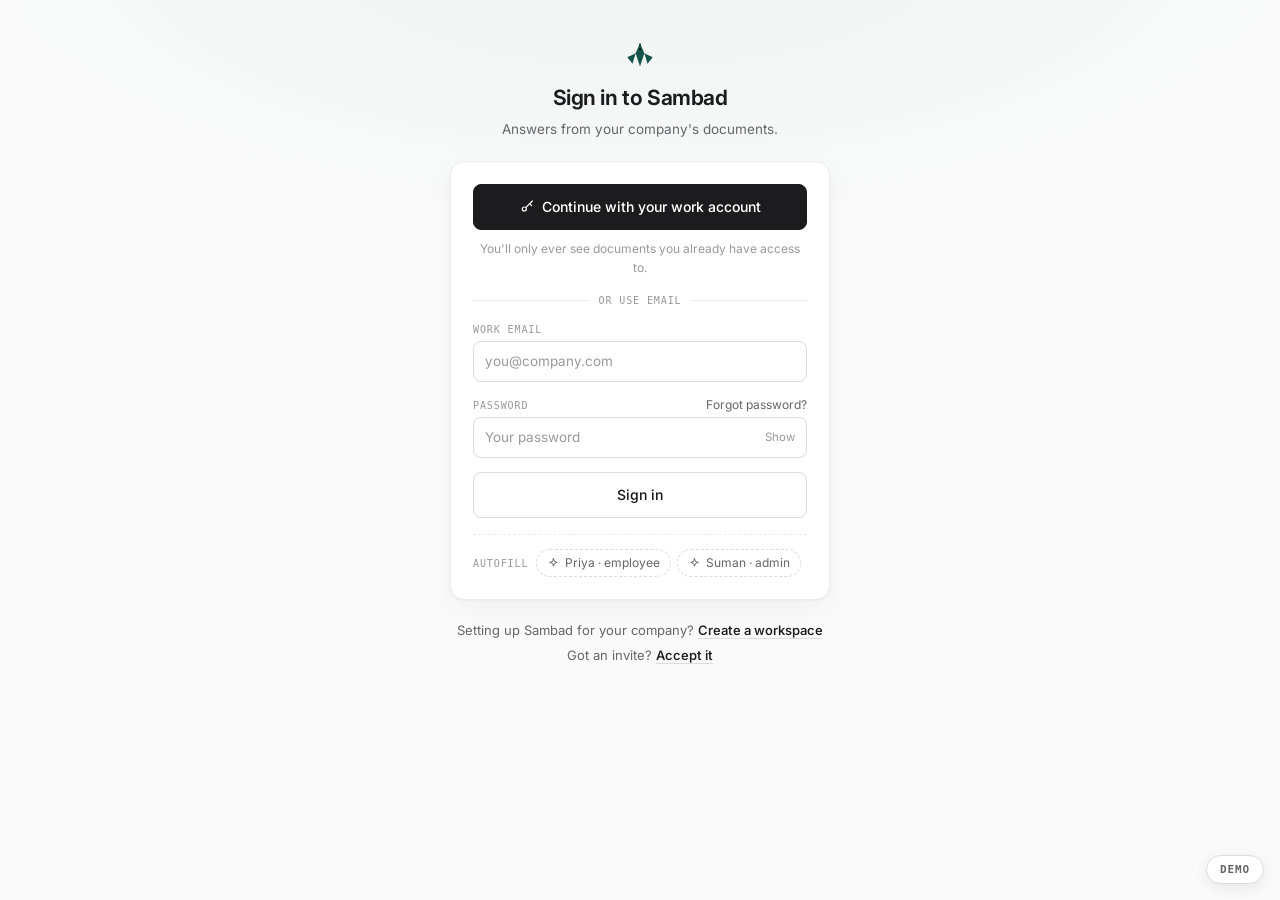
==== docs/mock-wireframes/index.html @ 223da163 "Add clickable HTML mock and switch to PolyForm license Co-Authored-By: Claude Opus 5.5 <noreply@anth" ====
<!doctype html>
<!--
  Sambad clickable mock: entry page.
  Open this file directly in a browser (no server, no build). It loads the
  seeded demo data (data.js) and the behaviour (app.js), which renders every
  screen into #app. A throwaway prototype for feeling out the product before
  the real Vite + FastAPI build; nothing here is production code.
-->
<html lang="en">
<head>
<meta charset="utf-8">
<meta name="viewport" content="width=device-width,initial-scale=1">
<title>Sambad Mock</title>
<link rel="icon" href="../imgs/sambad-mark.svg">
<link rel="preconnect" href="https://fonts.googleapis.com">
<link rel="preconnect" href="https://fonts.gstatic.com" crossorigin>
<link rel="stylesheet" href="https://fonts.googleapis.com/css2?family=Inter:wght@400;500;600;700&display=swap">
<link rel="stylesheet" href="styles.css">
</head>
<body>
<div id="app"></div>
<div id="overlay"></div>
<div class="toasts" id="toasts" aria-live="polite"></div>
<div id="demo"></div>
<button class="demo-fab" data-act="demo" data-menu>Demo</button>
<script src="data.js"></script>
<script src="app.js"></script>
</body>
</html>
---- docs/mock-wireframes/styles.css ----
/*
 * Sambad clickable mock: all styling.
 * Tokens come straight from docs/sambad-wireframes-full.html (ink on paper,
 * grey scale, muted state colours) plus the brand teal from the logo mark.
 * Sections: tokens, primitives, auth screens, employee app, admin app,
 * overlays (toast, modal, demo panel), motion, and the mobile breakpoint.
 */

/* ── tokens ─────────────────────────────────────── */
:root{
  --ink:#1c1c1e; --mid:#65656b; --faint:#98989e; --line:#dcdce0; --soft:#ececef;
  --fill:#f3f3f5; --fill2:#e6e6ea; --paper:#fafafa; --white:#fff;
  --warn:#8a6d1f; --warn-bg:#fbf7ea; --warn-line:#e6d9ae;
  --bad:#9b3b32; --bad-bg:#fbf0ee; --bad-line:#e6c3be;
  --good:#2f6b4f; --good-bg:#eef6f1; --good-line:#bcd6c8;
  --note:#2b5f9e; --brand:#12564a;
  --mono:ui-monospace,"SF Mono",Menlo,Consolas,monospace;
  --ease:cubic-bezier(.2,.8,.2,1); --spring:cubic-bezier(.34,1.56,.64,1);
  --ring:0 0 0 3px rgba(28,28,30,.08);
}
*{box-sizing:border-box}
html,body{height:100%}
body{margin:0;font:14px/1.55 Inter,-apple-system,BlinkMacSystemFont,"Segoe UI",Roboto,sans-serif;
     color:var(--ink);background:var(--paper);-webkit-font-smoothing:antialiased}
a{color:inherit}
button{font:inherit;color:inherit}
[hidden]{display:none!important}
.svg{width:16px;height:16px;flex:0 0 auto;stroke:currentColor;fill:none;stroke-width:1.8;stroke-linecap:round;stroke-linejoin:round}
.mark{width:28px;height:30px;display:block}

/* ── primitives ─────────────────────────────────── */
.btn{display:inline-flex;align-items:center;justify-content:center;gap:7px;border:1px solid var(--line);
     border-radius:8px;padding:7px 12px;font-size:13px;font-weight:520;color:var(--ink);background:var(--white);
     cursor:pointer;white-space:nowrap;text-decoration:none;
     transition:background .15s,border-color .15s,color .15s,transform .12s var(--ease),box-shadow .15s}
.btn:hover{border-color:var(--faint)}
.btn:active{transform:scale(.97)}
.btn:focus-visible,.in:focus-visible,.chip:focus-visible{outline:none;box-shadow:var(--ring);border-color:var(--ink)}
.btn.pri{background:var(--ink);border-color:var(--ink);color:#fff}
.btn.pri:hover{background:#000}
.btn.ghost{border-color:transparent;background:transparent;color:var(--mid)}
.btn.ghost:hover{background:var(--fill);color:var(--ink)}
.btn.sm{padding:4px 9px;font-size:12px;border-radius:7px}
.btn.lg{padding:11px 14px;font-size:14px;width:100%}
.btn.danger{color:var(--bad)}
.btn.on{background:var(--fill);border-color:var(--ink)}
.btn[disabled]{opacity:.45;pointer-events:none}
.btn.loading{pointer-events:none;color:transparent!important;position:relative}
.btn.loading::after{content:"";position:absolute;width:14px;height:14px;border-radius:50%;
     border:2px solid currentColor;border-color:var(--faint);border-top-color:transparent;animation:spin .7s linear infinite}
.btn.pri.loading::after{border-color:#fff;border-top-color:transparent}
.auto{display:inline-flex;align-items:center;gap:5px;border:1px dashed var(--line);border-radius:20px;
      padding:4px 10px;font-size:12px;color:var(--mid);background:var(--white);cursor:pointer;transition:.15s}
.auto:hover{color:var(--brand);border-color:var(--brand)}
.auto .svg{width:13px;height:13px}
.autos{display:flex;gap:6px;flex-wrap:wrap;align-items:center}
.autos>span{font:10px var(--mono);text-transform:uppercase;letter-spacing:.09em;color:var(--faint);margin-right:2px}

.in{width:100%;border:1px solid var(--line);border-radius:8px;padding:9px 11px;font:inherit;font-size:13.5px;
    color:var(--ink);background:var(--white);transition:border-color .15s,box-shadow .15s}
.in::placeholder{color:var(--faint)}
.in:focus{outline:none;border-color:var(--ink);box-shadow:var(--ring)}
.in.err{border-color:var(--bad)}
select.in{appearance:none;background-image:linear-gradient(45deg,transparent 50%,var(--mid) 50%),linear-gradient(135deg,var(--mid) 50%,transparent 50%);
    background-position:calc(100% - 15px) 55%,calc(100% - 10px) 55%;background-size:5px 5px;background-repeat:no-repeat;padding-right:30px;cursor:pointer}
.field{margin-bottom:14px}
.field label:not(.check),.lbl{display:block;font:10px var(--mono);text-transform:uppercase;letter-spacing:.09em;color:var(--faint);margin-bottom:6px}
.field .help{font-size:12px;color:var(--faint);margin-top:6px}
.field .msg{font-size:12px;color:var(--bad);margin-top:6px}
.pw{position:relative}
.pw .eye{position:absolute;right:6px;top:50%;transform:translateY(-50%);border:0;background:none;color:var(--faint);
         cursor:pointer;font-size:11.5px;padding:4px 6px}
.check{display:flex;gap:8px;align-items:center;font-size:13px;color:var(--mid);cursor:pointer}
.check input{accent-color:var(--ink);width:15px;height:15px}

.pill{display:inline-flex;align-items:center;gap:5px;font:10.5px var(--mono);border-radius:11px;padding:2px 8px;
      border:1px solid var(--line);color:var(--mid);white-space:nowrap;background:var(--white)}
.pill.ok{color:var(--good);border-color:var(--good-line);background:var(--good-bg)}
.pill.warn{color:var(--warn);border-color:var(--warn-line);background:var(--warn-bg)}
.pill.bad{color:var(--bad);border-color:var(--bad-line);background:var(--bad-bg)}
.pill .dot{width:6px;height:6px;border-radius:50%;background:currentColor}
.pill.live .dot{animation:pulse 1.2s ease-in-out infinite}
.chip{border:1px solid var(--line);border-radius:18px;padding:7px 13px;font-size:13px;color:var(--mid);
      background:var(--white);cursor:pointer;transition:.15s;text-align:left}
.chip:hover{color:var(--ink);border-color:var(--ink);transform:translateY(-1px)}
.chips{display:flex;flex-wrap:wrap;gap:8px;justify-content:center;max-width:600px}
.card{border:1px solid var(--soft);border-radius:10px;background:var(--white);padding:16px 18px;margin-bottom:14px}
.card h5{margin:0 0 3px;font-size:14px;font-weight:600}
.card .sub{font-size:12px;color:var(--faint);margin:0 0 12px}
.row{display:flex;gap:10px;align-items:center}
.grow{flex:1;min-width:0}
.two{display:grid;grid-template-columns:1fr 1fr;gap:14px}
.three{display:grid;grid-template-columns:repeat(3,1fr);gap:12px}
.muted{color:var(--faint)} .small{font-size:12px}
.stale{color:var(--warn)}
.sep{height:1px;background:var(--soft);margin:16px 0}
.spin{width:14px;height:14px;border-radius:50%;border:2px solid var(--fill2);border-top-color:var(--ink);animation:spin .7s linear infinite;flex:0 0 14px}

.callout{border:1px solid var(--line);border-left:3px solid var(--mid);border-radius:8px;padding:13px 15px;
         font-size:13.5px;background:#fbfbfc;color:var(--mid)}
.callout b{display:block;margin-bottom:4px;font-weight:600;color:var(--ink)}
.callout.warn{border-left-color:var(--warn);background:var(--warn-bg)}
.callout.bad{border-left-color:var(--bad);background:var(--bad-bg)}
.callout.good{border-left-color:var(--good);background:var(--good-bg)}
.callout.note{border-left-color:var(--note);background:var(--white)}
.acts{display:flex;gap:8px;margin-top:12px;flex-wrap:wrap;align-items:center}

table{width:100%;border-collapse:collapse;font-size:13px}
th{text-align:left;font:10px var(--mono);text-transform:uppercase;letter-spacing:.09em;color:var(--faint);
   font-weight:600;padding:0 10px 8px;border-bottom:1px solid var(--soft)}
td{padding:11px 10px;border-bottom:1px solid var(--soft);color:var(--mid);vertical-align:middle}
td b{color:var(--ink);font-weight:560}
tr:last-child td{border-bottom:none}
tr.click{cursor:pointer;transition:background .12s}
tr.click:hover td{background:#fbfbfc}
.tright{text-align:right}

/* skeleton */
.sk{background:linear-gradient(90deg,var(--fill) 25%,#ececf0 50%,var(--fill) 75%);background-size:300% 100%;
    animation:shimmer 1.1s linear infinite;border-radius:6px}

/* ── auth ───────────────────────────────────────── */
.auth{min-height:100%;display:flex;align-items:center;justify-content:center;padding:40px 16px;
      background:radial-gradient(1200px 500px at 50% -10%,#eef3f1,transparent 60%),var(--paper)}
.auth-box{width:100%;max-width:380px;animation:rise .35s var(--ease)}
.auth-head{display:flex;flex-direction:column;align-items:center;text-align:center;margin-bottom:22px}
.auth-head .mark{margin-bottom:12px}
.auth-head h1{font-size:21px;font-weight:650;letter-spacing:-.02em;margin:0 0 4px}
.auth-head p{margin:0;color:var(--mid);font-size:13.5px}
.auth-card{background:var(--white);border:1px solid var(--soft);border-radius:14px;padding:22px;
           box-shadow:0 1px 2px rgba(0,0,0,.03),0 8px 24px rgba(0,0,0,.04)}
.auth-card.shake{animation:shake .38s}
.or{display:flex;align-items:center;gap:10px;margin:18px 0;font:10px var(--mono);text-transform:uppercase;letter-spacing:.09em;color:var(--faint)}
.or::before,.or::after{content:"";flex:1;height:1px;background:var(--soft)}
.promise{font-size:12px;color:var(--faint);text-align:center;margin:10px 0 0}
.auth-foot{text-align:center;font-size:13px;color:var(--mid);margin-top:18px;line-height:1.9}
.auth-foot a,.link{color:var(--ink);font-weight:550;text-decoration:none;border-bottom:1px solid var(--line);cursor:pointer;background:none;border-top:0;border-left:0;border-right:0;padding:0}
.auth-foot a:hover,.link:hover{border-color:var(--ink)}
.auth-demo{margin-top:16px;padding-top:14px;border-top:1px dashed var(--soft)}
.flabel{display:flex;justify-content:space-between;align-items:baseline}
.flabel a{font-size:12px;color:var(--mid);text-decoration:none;cursor:pointer}
.flabel a:hover{color:var(--ink)}
.err-line{font-size:12.5px;color:var(--bad);background:var(--bad-bg);border:1px solid var(--bad-line);border-radius:8px;padding:8px 10px;margin-bottom:12px;animation:rise .2s var(--ease)}
.otp{display:flex;gap:8px;justify-content:center;margin:6px 0 14px}
.otp input{width:44px;height:52px;text-align:center;font:600 20px var(--mono);border:1px solid var(--line);border-radius:10px;
           background:var(--white);color:var(--ink);transition:border-color .15s,box-shadow .15s,transform .15s var(--spring)}
.otp input:focus{outline:none;border-color:var(--ink);box-shadow:var(--ring)}
.otp input.filled{border-color:var(--ink);transform:scale(1.04)}
.otp.good input{border-color:var(--good);color:var(--good)}
.otp.bad input{border-color:var(--bad)}
.meter{display:flex;gap:4px;margin-top:8px}
.meter i{flex:1;height:4px;border-radius:2px;background:var(--fill2);transition:background .25s}
.meter.s1 i:nth-child(-n+1){background:var(--bad)}
.meter.s2 i:nth-child(-n+2){background:var(--warn)}
.meter.s3 i:nth-child(-n+3){background:var(--good)}
.meter.s4 i{background:var(--good)}
.rules{list-style:none;padding:0;margin:10px 0 0;font-size:12.5px;color:var(--faint)}
.rules li{display:flex;gap:7px;align-items:center;margin-bottom:4px;transition:color .2s}
.rules li .svg{width:13px;height:13px}
.rules li.ok{color:var(--good)}
.idp{background:var(--white);border:1px solid var(--soft);border-radius:14px;overflow:hidden;box-shadow:0 8px 24px rgba(0,0,0,.05)}
.idp-top{background:#22313f;color:#fff;padding:12px 18px;font-size:13px;font-weight:600;display:flex;gap:8px;align-items:center}
.idp-body{padding:20px 18px}
.acct{display:flex;align-items:center;gap:12px;width:100%;padding:11px 12px;border:1px solid var(--soft);border-radius:10px;
      background:var(--white);margin-bottom:8px;cursor:pointer;text-align:left;transition:.15s}
.acct:hover{border-color:var(--ink);transform:translateY(-1px)}
.acct small{display:block;color:var(--faint);font-size:12px}
.success-ico{width:52px;height:52px;border-radius:50%;background:var(--good-bg);color:var(--good);display:flex;
             align-items:center;justify-content:center;margin:0 auto 14px;animation:pop .45s var(--spring)}
.success-ico .svg{width:24px;height:24px;stroke-width:2.4}
.center{text-align:center}

/* ── employee app ───────────────────────────────── */
.app{display:flex;height:100vh;height:100dvh;overflow:hidden}
.side{width:248px;flex:0 0 248px;border-right:1px solid var(--soft);background:#fbfbfc;padding:14px 12px;
      display:flex;flex-direction:column;min-height:0}
.brand{display:flex;align-items:center;gap:8px;font-weight:650;font-size:15px;letter-spacing:-.01em;margin:2px 4px 16px}
.brand .mark{width:20px;height:22px}
.brand small{font:10px var(--mono);color:var(--faint);font-weight:400;text-transform:uppercase;letter-spacing:.08em}
.newbtn{justify-content:flex-start;width:100%;margin-bottom:10px}
.search{position:relative;margin-bottom:14px}
.search .svg{position:absolute;left:9px;top:50%;transform:translateY(-50%);color:var(--faint);width:14px;height:14px}
.search .in{padding:7px 9px 7px 29px;font-size:12.5px}
.hist{flex:1;overflow-y:auto;margin:0 -4px;padding:0 4px}
.sgroup{font:10px var(--mono);text-transform:uppercase;letter-spacing:.09em;color:var(--faint);margin:12px 6px 6px}
.sgroup:first-child{margin-top:2px}
.sitem{display:block;padding:7px 9px;border-radius:7px;margin-bottom:2px;font-size:13px;color:var(--mid);text-decoration:none;
       white-space:nowrap;overflow:hidden;text-overflow:ellipsis;transition:background .12s,color .12s}
.sitem:hover{background:var(--fill);color:var(--ink)}
.sitem.act{background:var(--fill2);color:var(--ink);font-weight:520}
.sitem.new{animation:slidein .35s var(--spring)}
.sfoot{margin-top:10px;padding-top:12px;border-top:1px solid var(--soft);position:relative}
.me{display:flex;align-items:center;gap:9px;width:100%;border:0;background:none;padding:6px;border-radius:8px;cursor:pointer;text-align:left}
.me:hover{background:var(--fill)}
.me .who{flex:1;min-width:0;font-size:13px;font-weight:520;white-space:nowrap;overflow:hidden;text-overflow:ellipsis}
.me .who small{display:block;font-weight:400;color:var(--faint);font-size:11.5px}
.av{width:28px;height:28px;border-radius:50%;background:var(--brand);color:#fff;font-size:11px;font-weight:600;
    display:flex;align-items:center;justify-content:center;flex:0 0 28px;letter-spacing:.02em}
.menu{position:absolute;background:var(--white);border:1px solid var(--soft);border-radius:10px;padding:5px;min-width:190px;
      box-shadow:0 10px 30px rgba(0,0,0,.1);z-index:40;animation:pop .2s var(--spring);transform-origin:bottom left}
.sfoot .menu{bottom:calc(100% + 6px);left:0;right:0}
.menu button,.menu a{display:flex;align-items:center;gap:9px;width:100%;border:0;background:none;padding:8px 10px;border-radius:7px;
      font-size:13px;color:var(--ink);cursor:pointer;text-decoration:none;text-align:left}
.menu button:hover,.menu a:hover{background:var(--fill)}

.main{flex:1;display:flex;flex-direction:column;min-width:0;position:relative}
.topbar{display:none}
.thread{flex:1;overflow-y:auto;scroll-behavior:smooth}
.thread-in{max-width:760px;margin:0 auto;padding:30px 28px 24px;min-height:100%;display:flex;flex-direction:column}
.empty{flex:1;display:flex;flex-direction:column;align-items:center;justify-content:center;text-align:center;min-height:100%;padding:40px 24px;animation:rise .35s var(--ease)}
.empty .mark{width:36px;height:39px;margin-bottom:16px}
.empty h4{font-size:22px;margin:0 0 8px;font-weight:620;letter-spacing:-.02em}
.empty p{color:var(--mid);font-size:14px;margin:0 0 24px;max-width:46ch}
.empty .chip{animation:rise .4s var(--ease) both}
.composer{padding:12px 28px 18px;background:linear-gradient(to top,var(--paper) 70%,transparent)}
.composer-in{max-width:760px;margin:0 auto}
.box{border:1px solid var(--line);border-radius:12px;background:var(--white);display:flex;align-items:flex-end;gap:8px;padding:8px 8px 8px 14px;
     transition:border-color .15s,box-shadow .15s;box-shadow:0 1px 2px rgba(0,0,0,.03)}
.box:focus-within{border-color:var(--ink);box-shadow:var(--ring)}
.box textarea{flex:1;border:0;outline:0;resize:none;font:inherit;font-size:14px;line-height:1.5;padding:5px 0;max-height:160px;background:transparent;color:var(--ink)}
.box textarea::placeholder{color:var(--faint)}
.box.off{opacity:.55;pointer-events:none}
.send{width:32px;height:32px;border-radius:8px;border:0;background:var(--fill2);color:var(--faint);display:flex;align-items:center;
      justify-content:center;cursor:pointer;transition:background .15s,color .15s,transform .15s var(--spring);flex:0 0 32px}
.send.ready{background:var(--ink);color:#fff}
.send.ready:hover{transform:scale(1.06)}
.hint{display:flex;justify-content:space-between;align-items:center;gap:10px;font-size:11.5px;color:var(--faint);margin-top:8px}

.turn{margin-bottom:28px;animation:rise .3s var(--ease)}
.whos{font:10px var(--mono);text-transform:uppercase;letter-spacing:.09em;color:var(--faint);margin-bottom:7px}
.q{background:var(--fill);border-radius:12px;padding:10px 14px;display:inline-block;font-size:14px;max-width:85%}
.ans{font-size:14.5px;line-height:1.65}
.ans .caret{display:inline-block;width:7px;height:15px;background:var(--ink);vertical-align:-2px;margin-left:2px;animation:blink .8s steps(2) infinite}
.cite{display:inline-flex;align-items:center;justify-content:center;min-width:18px;height:18px;border:1px solid var(--line);
      border-radius:5px;font:10.5px var(--mono);color:var(--mid);vertical-align:2px;margin:0 1px;background:var(--white);
      padding:0 4px;cursor:pointer;transition:.15s;animation:pop .3s var(--spring)}
.cite:hover,.cite.on{background:var(--ink);color:#fff;border-color:var(--ink)}
.sources{margin-top:16px;border-top:1px solid var(--soft);padding-top:13px}
.src{display:flex;gap:10px;align-items:flex-start;padding:9px 11px;border:1px solid var(--soft);border-radius:9px;margin-bottom:6px;
     font-size:13px;background:var(--white);cursor:pointer;transition:border-color .15s,transform .15s var(--ease);width:100%;text-align:left;animation:rise .3s var(--ease) both}
.src:hover{border-color:var(--faint);transform:translateX(2px)}
.src .n{font:10.5px var(--mono);color:var(--faint);border:1px solid var(--line);border-radius:5px;padding:1px 5px;flex:0 0 auto}
.src .t{flex:1;min-width:0}
.src .t b{font-weight:560;display:block;margin-bottom:1px;color:var(--ink)}
.src .t span{color:var(--faint);font-size:12px}
.src .t span.stale{color:var(--warn)}
.src .svg{color:var(--faint);width:14px;height:14px;margin-top:2px}
.actbar{display:flex;gap:6px;margin-top:12px;flex-wrap:wrap;animation:rise .3s var(--ease) both}
.mini{display:inline-flex;align-items:center;gap:5px;border:1px solid var(--soft);border-radius:7px;padding:4px 9px;font-size:12px;
      color:var(--mid);background:var(--white);cursor:pointer;transition:.15s}
.mini:hover{color:var(--ink);border-color:var(--line)}
.mini.on{color:var(--good);border-color:var(--good-line);background:var(--good-bg)}
.mini .svg{width:13px;height:13px}
.steps{border:1px solid var(--soft);border-radius:10px;padding:13px 15px;background:#fbfbfc;max-width:420px}
.step{display:flex;gap:10px;align-items:center;font-size:13px;color:var(--faint);margin-bottom:9px;transition:color .2s}
.step:last-child{margin:0}
.step .tick{width:16px;height:16px;border-radius:50%;border:1.5px solid var(--line);flex:0 0 16px;display:flex;align-items:center;justify-content:center}
.step.now{color:var(--ink)}
.step.now .tick{border-color:var(--fill2);border-top-color:var(--ink);animation:spin .7s linear infinite}
.step.done{color:var(--mid)}
.step.done .tick{background:var(--ink);border-color:var(--ink);color:#fff;animation:pop .3s var(--spring)}
.step.done .tick .svg{width:10px;height:10px;stroke-width:3}
.checked{font-size:12px;color:var(--faint);margin-bottom:8px;display:flex;align-items:center;gap:6px}
.checked .svg{width:12px;height:12px}
.collapsed{border:1px solid var(--soft);border-radius:9px;padding:9px 13px;margin-bottom:18px;font-size:13px;color:var(--faint);
           display:flex;justify-content:space-between;align-items:center;gap:10px;cursor:pointer;background:var(--white);width:100%;text-align:left;transition:.15s}
.collapsed:hover{border-color:var(--line);color:var(--mid)}
.collapsed span{overflow:hidden;text-overflow:ellipsis;white-space:nowrap}
.followup{margin-top:14px;display:flex;gap:8px;flex-wrap:wrap;align-items:center;animation:rise .3s var(--ease) both}
.followup .lbl{margin:0}
.fb{margin-top:14px;animation:rise .25s var(--ease)}
.fb textarea{margin-top:10px;resize:vertical;min-height:60px}

.panel{position:absolute;top:0;right:0;bottom:0;width:380px;max-width:100%;background:var(--white);border-left:1px solid var(--soft);
       box-shadow:-12px 0 32px rgba(0,0,0,.06);transform:translateX(102%);transition:transform .32s var(--ease);z-index:30;display:flex;flex-direction:column}
.panel.open{transform:none}
.ph{display:flex;justify-content:space-between;align-items:center;padding:14px 16px;border-bottom:1px solid var(--soft)}
.ph .lbl{margin:0}
.pbody{padding:16px;overflow-y:auto;flex:1}
.doc .dt{font-size:15px;font-weight:600;margin-bottom:3px}
.doc .dm{font-size:12px;color:var(--faint);margin-bottom:14px}
.doc p{font-size:13.5px;color:var(--mid);margin:0 0 10px}
.hl{background:#fdf8e4;border-left:3px solid #d9c26b;padding:10px 12px;border-radius:0 7px 7px 0;color:var(--ink)!important;animation:glow 1.2s var(--ease)}

/* ── admin app ─────────────────────────────────── */
.aside{width:220px;flex:0 0 220px;border-right:1px solid var(--soft);background:#f7f7f9;padding:14px 11px;display:flex;flex-direction:column}
.navgrp{font:10px var(--mono);text-transform:uppercase;letter-spacing:.1em;color:var(--faint);margin:16px 0 6px;padding-left:9px}
.nitem{display:flex;justify-content:space-between;align-items:center;padding:7px 9px;border-radius:7px;margin-bottom:2px;font-size:13px;
       color:var(--mid);text-decoration:none;transition:background .12s,color .12s}
.nitem:hover{background:var(--fill2);color:var(--ink)}
.nitem.act{background:var(--ink);color:#fff}
.badge{font:10px var(--mono);background:var(--fill2);color:var(--mid);border-radius:9px;padding:1px 7px;transition:transform .2s var(--spring)}
.nitem.act .badge{background:rgba(255,255,255,.22);color:#fff}
.badge.bump{animation:pop .35s var(--spring)}
.acontent{flex:1;min-width:0;display:flex;flex-direction:column;overflow:hidden}
.abar{border-bottom:1px solid var(--soft);padding:14px 26px;display:flex;align-items:center;justify-content:space-between;gap:12px;background:var(--white);min-height:62px;flex-wrap:wrap}
.atitle{font-size:16px;font-weight:620;letter-spacing:-.01em}
.asub{font-size:12px;color:var(--faint);margin-top:1px}
.back{font-size:12px;color:var(--faint);text-decoration:none;display:inline-flex;gap:4px;align-items:center;margin-bottom:2px}
.back:hover{color:var(--ink)}
.back .svg{width:12px;height:12px}
.abody{padding:22px 26px 60px;flex:1;overflow-y:auto}
.abody>*{animation:rise .3s var(--ease) both}
.abody>*:nth-child(2){animation-delay:.04s} .abody>*:nth-child(3){animation-delay:.08s} .abody>*:nth-child(4){animation-delay:.12s}
.narrow{max-width:620px}
.kpis{display:grid;grid-template-columns:repeat(4,1fr);gap:12px;margin-bottom:16px}
.kpi{border:1px solid var(--soft);border-radius:10px;padding:13px 14px;background:var(--white)}
.kpi .k{font:10px var(--mono);text-transform:uppercase;letter-spacing:.09em;color:var(--faint);margin-bottom:7px}
.kpi .v{font-size:24px;font-weight:640;letter-spacing:-.02em;line-height:1;font-variant-numeric:tabular-nums}
.kpi .d{font-size:12px;color:var(--faint);margin-top:6px}
.kpi .d.up{color:var(--good)} .kpi .d.down{color:var(--bad)}
.histo{display:flex;align-items:flex-end;gap:6px;height:90px;margin:12px 0 6px}
.histo i{flex:1;background:var(--fill2);border-radius:4px 4px 0 0;display:block;height:0;transition:height .6s var(--ease),background .15s}
.histo i:hover{background:var(--faint)}
.histo i.hot{background:var(--brand)}
.axis{display:flex;justify-content:space-between;font:10px var(--mono);color:var(--faint)}
.tree{font-size:13px}
.tnode{padding:7px 9px;border-radius:7px;color:var(--mid);display:flex;justify-content:space-between;align-items:center;gap:8px;width:100%;border:0;background:none;text-align:left}
button.tnode{cursor:pointer}
button.tnode:hover{background:var(--fill)}
.tnode b{color:var(--ink);font-weight:550}
.tnode.l1{padding-left:26px} .tnode.l2{padding-left:44px}
.tnode.sel{background:var(--fill2)}
.gap{border:1px solid var(--soft);border-radius:10px;padding:14px 16px;margin-bottom:10px;background:var(--white);transition:opacity .3s,transform .3s var(--ease)}
.gap.out{opacity:0;transform:translateX(16px)}
.gap.done{opacity:.6}
.gaphead{display:flex;justify-content:space-between;align-items:flex-start;gap:12px;margin-bottom:8px}
.gapq{font-size:14px;font-weight:580}
.gapn{font:10.5px var(--mono);color:var(--faint);white-space:nowrap}
.gapex{font-size:12.5px;color:var(--faint);padding-left:11px;border-left:2px solid var(--soft);margin-bottom:5px}
.tabs{display:flex;gap:2px;background:var(--fill);border-radius:8px;padding:3px}
.tabs button{border:0;background:none;padding:5px 11px;border-radius:6px;font-size:12.5px;color:var(--mid);cursor:pointer;transition:.15s}
.tabs button.on{background:var(--white);color:var(--ink);box-shadow:0 1px 2px rgba(0,0,0,.08)}
.progress{height:6px;background:var(--fill2);border-radius:3px;overflow:hidden;margin-top:10px}
.progress i{display:block;height:100%;background:var(--brand);border-radius:3px;width:0;transition:width .3s var(--ease)}
.radio{border:1px solid var(--line);border-radius:10px;padding:12px 13px;display:flex;justify-content:space-between;align-items:flex-start;gap:10px;
       cursor:pointer;background:var(--white);text-align:left;width:100%;transition:.15s}
.radio:hover{border-color:var(--faint)}
.radio.on{border-color:var(--ink);box-shadow:var(--ring)}
.radio b{display:block;font-size:13.5px}
.radio small{color:var(--faint);font-size:12px}
.radio .o{width:16px;height:16px;border-radius:50%;border:1.5px solid var(--line);flex:0 0 16px;margin-top:2px;transition:.15s}
.radio.on .o{border:5px solid var(--ink)}
input[type=range]{width:100%;accent-color:var(--ink);margin:14px 0 6px}
.switch{position:relative;width:34px;height:20px;border-radius:10px;background:var(--fill2);border:0;cursor:pointer;transition:background .2s;flex:0 0 34px;padding:0}
.switch::after{content:"";position:absolute;top:2px;left:2px;width:16px;height:16px;border-radius:50%;background:#fff;box-shadow:0 1px 2px rgba(0,0,0,.2);transition:transform .2s var(--spring)}
.switch.on{background:var(--ink)}
.switch.on::after{transform:translateX(14px)}
.drop{border:1.5px dashed var(--line);border-radius:10px;padding:22px;text-align:center;color:var(--mid);font-size:13px;cursor:pointer;transition:.15s;background:var(--white)}
.drop:hover,.drop.over{border-color:var(--ink);background:var(--fill)}
.file{display:flex;justify-content:space-between;font-size:13px;padding:8px 10px;border:1px solid var(--soft);border-radius:8px;margin-top:6px;animation:rise .25s var(--ease)}
.spaces{display:grid;grid-template-columns:1fr 1fr;gap:6px;margin-top:8px}
.welcome{border:1px solid var(--good-line);background:var(--good-bg);border-radius:10px;padding:14px 16px;margin-bottom:18px;font-size:13.5px;color:var(--mid)}
.welcome b{color:var(--ink);display:block;margin-bottom:3px}

/* ── overlays ──────────────────────────────────── */
.toasts{position:fixed;bottom:22px;left:50%;transform:translateX(-50%);z-index:100;display:flex;flex-direction:column;gap:8px;align-items:center;pointer-events:none;width:max-content;max-width:calc(100% - 32px)}
.toast{background:var(--ink);color:#fff;border-radius:10px;padding:10px 14px;font-size:13px;box-shadow:0 10px 30px rgba(0,0,0,.18);
       display:flex;gap:12px;align-items:center;pointer-events:auto;animation:toastin .35s var(--spring)}
.toast.out{animation:toastout .2s var(--ease) forwards}
.toast button{border:0;background:rgba(255,255,255,.14);color:#fff;border-radius:6px;padding:3px 9px;font-size:12px;cursor:pointer}
.scrim{position:fixed;inset:0;background:rgba(20,20,22,.32);z-index:80;display:flex;align-items:center;justify-content:center;padding:16px;animation:fade .2s}
.modal{background:var(--white);border-radius:14px;padding:22px;max-width:420px;width:100%;box-shadow:0 20px 50px rgba(0,0,0,.2);animation:pop .3s var(--spring)}
.modal h3{margin:0 0 6px;font-size:16px;font-weight:620}
.modal p{margin:0;color:var(--mid);font-size:13.5px}
.modal .acts{justify-content:flex-end;margin-top:20px}
.demo-fab{position:fixed;right:16px;bottom:16px;z-index:90;border:1px solid var(--line);background:var(--white);border-radius:20px;padding:7px 13px;
          font:600 11px var(--mono);text-transform:uppercase;letter-spacing:.08em;color:var(--mid);cursor:pointer;box-shadow:0 4px 14px rgba(0,0,0,.08);transition:.15s}
.demo-fab:hover{color:var(--ink);border-color:var(--ink)}
.demo{position:fixed;right:16px;bottom:56px;z-index:90;width:290px;background:var(--white);border:1px solid var(--soft);border-radius:12px;
      box-shadow:0 16px 40px rgba(0,0,0,.14);padding:14px;animation:pop .25s var(--spring);transform-origin:bottom right}
.demo h6{margin:0 0 2px;font-size:13px}
.demo .row{justify-content:space-between;padding:7px 0;font-size:13px;color:var(--mid)}
.scrim-side{display:none}

/* ── motion ────────────────────────────────────── */
@keyframes spin{to{transform:rotate(360deg)}}
@keyframes rise{from{opacity:0;transform:translateY(6px)}to{opacity:1;transform:none}}
@keyframes fade{from{opacity:0}}
@keyframes pop{0%{opacity:0;transform:scale(.9)}100%{opacity:1;transform:scale(1)}}
@keyframes shake{20%,60%{transform:translateX(-6px)}40%,80%{transform:translateX(6px)}}
@keyframes shimmer{from{background-position:100% 0}to{background-position:-100% 0}}
@keyframes blink{50%{opacity:0}}
@keyframes pulse{50%{opacity:.35}}
@keyframes slidein{from{opacity:0;transform:translateX(-10px)}}
@keyframes toastin{from{opacity:0;transform:translateY(14px) scale(.96)}}
@keyframes toastout{to{opacity:0;transform:translateY(8px)}}
@keyframes glow{from{background:#f8e9a6}}
@media (prefers-reduced-motion:reduce){*{animation-duration:.01ms!important;transition-duration:.01ms!important}}

/* ── mobile ────────────────────────────────────── */
@media (max-width:860px){
  .side,.aside{position:fixed;top:0;bottom:0;left:0;z-index:60;transform:translateX(-100%);transition:transform .3s var(--ease);box-shadow:8px 0 30px rgba(0,0,0,.1)}
  .navopen .side,.navopen .aside{transform:none}
  .navopen .scrim-side{display:block;position:fixed;inset:0;background:rgba(20,20,22,.3);z-index:55;animation:fade .2s}
  .topbar{display:flex;align-items:center;justify-content:space-between;padding:10px 16px;border-bottom:1px solid var(--soft);background:var(--white)}
  .topbar .brand{margin:0}
  .thread-in{padding:20px 16px}
  .composer{padding:10px 16px 14px}
  .abar{padding:12px 16px}
  .abody{padding:16px 16px 60px}
  .kpis,.three{grid-template-columns:1fr 1fr}
  .two{grid-template-columns:1fr}
  .panel{width:100%}
  .hide-m{display:none}
  .demo-fab{bottom:96px;right:12px;opacity:.85}
  .demo{bottom:136px;right:12px}
  table{font-size:12.5px}
  .tscroll{overflow-x:auto}
}

/* re-renders after a click should not replay entrance animations */
.still .src,.still .actbar,.still .followup,.still .cite,.abody.still>*{animation:none}
.streaming .cite{animation:none}
.send:disabled{opacity:.5;pointer-events:none}
.wrap-menu{position:relative;display:inline-block}
.wrap-menu .menu{top:calc(100% + 4px);left:0;transform-origin:top left}
.empty-admin .mark{margin:0 auto 14px}
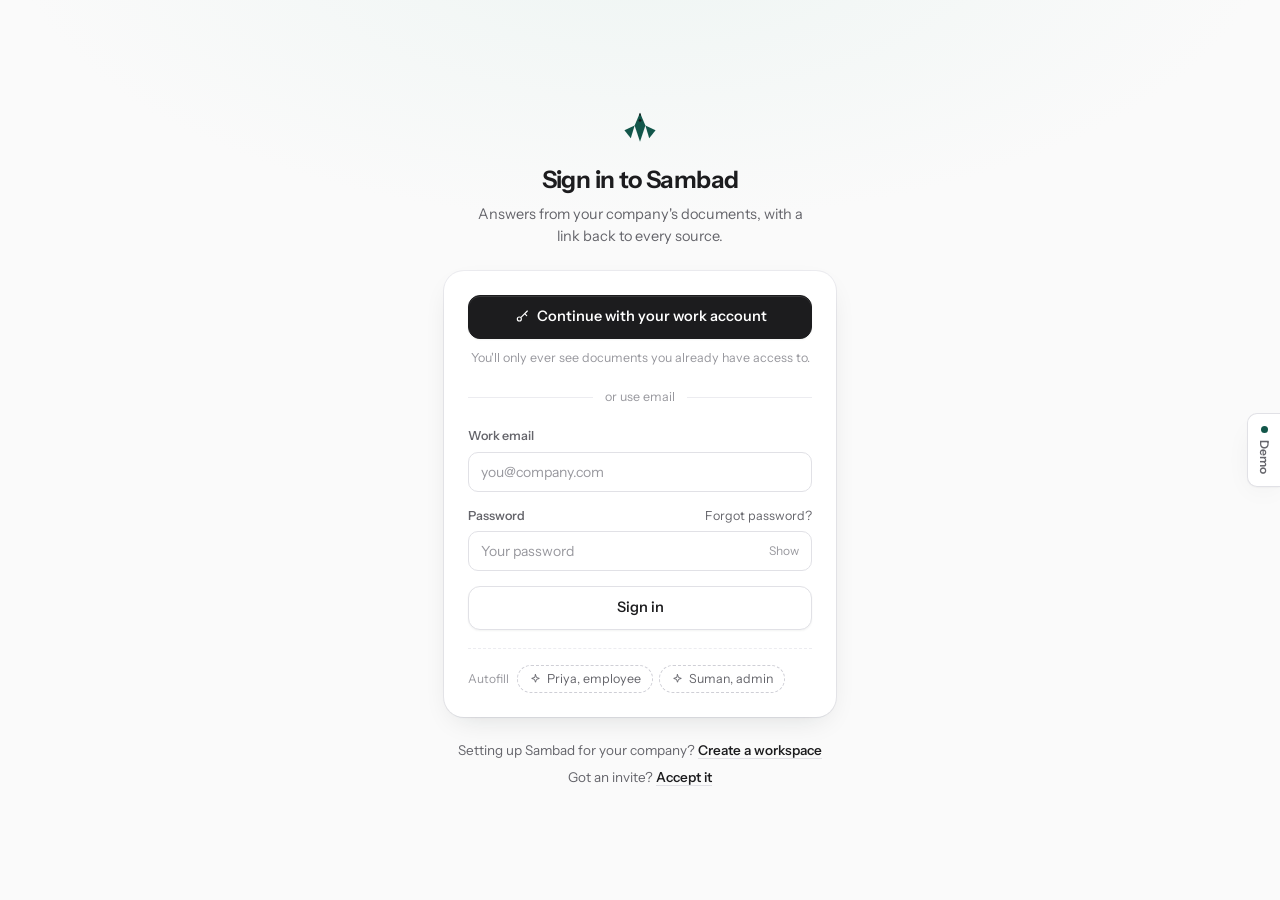
==== commit 5b9e6a2c: "Redesign mock with richer UI, charts and interactions Co-Authored-By: Claude Opus 5.5 <noreply@anthr" ====
--- a/docs/mock-wireframes/index.html
+++ b/docs/mock-wireframes/index.html
@@ -14,7 +14,7 @@
 <link rel="icon" href="../imgs/sambad-mark.svg">
 <link rel="preconnect" href="https://fonts.googleapis.com">
 <link rel="preconnect" href="https://fonts.gstatic.com" crossorigin>
-<link rel="stylesheet" href="https://fonts.googleapis.com/css2?family=Inter:wght@400;500;600;700&display=swap">
+<link rel="stylesheet" href="https://fonts.googleapis.com/css2?family=Instrument+Sans:wght@400;500;600;700&family=Newsreader:opsz,wght@6..72,400;6..72,500&display=swap">
 <link rel="stylesheet" href="styles.css">
 </head>
 <body>
--- a/docs/mock-wireframes/styles.css
+++ b/docs/mock-wireframes/styles.css
@@ -1,418 +1,754 @@
 /*
  * Sambad clickable mock: all styling.
- * Tokens come straight from docs/sambad-wireframes-full.html (ink on paper,
- * grey scale, muted state colours) plus the brand teal from the logo mark.
- * Sections: tokens, primitives, auth screens, employee app, admin app,
- * overlays (toast, modal, demo panel), motion, and the mobile breakpoint.
+ * Palette is the wireframe's (ink on paper, grey scale, muted states) plus
+ * the logo teal and four tints of it for data. Type: Instrument Sans for the
+ * interface, Newsreader for answer prose so answers read like documents.
+ * Sections: tokens, primitives, overlays, auth, employee app, admin app,
+ * charts, motion, mobile.
  */
 
 /* ── tokens ─────────────────────────────────────── */
 :root{
-  --ink:#1c1c1e; --mid:#65656b; --faint:#98989e; --line:#dcdce0; --soft:#ececef;
-  --fill:#f3f3f5; --fill2:#e6e6ea; --paper:#fafafa; --white:#fff;
-  --warn:#8a6d1f; --warn-bg:#fbf7ea; --warn-line:#e6d9ae;
-  --bad:#9b3b32; --bad-bg:#fbf0ee; --bad-line:#e6c3be;
-  --good:#2f6b4f; --good-bg:#eef6f1; --good-line:#bcd6c8;
-  --note:#2b5f9e; --brand:#12564a;
+  --ink:#1c1c1e; --ink2:#3a3a3f; --mid:#65656b; --faint:#98989e; --line:#e1e1e6; --soft:#ececf0;
+  --fill:#f4f4f6; --fill2:#e9e9ed; --paper:#fafafa; --white:#fff;
+  --brand:#12564a; --brand2:#1c7c6b; --b50:#eef5f3; --b100:#d6e8e3; --b200:#a8cdc3; --b300:#6aa797;
+  --warn:#8a6d1f; --warn-bg:#faf5e4; --warn-line:#e9dcae;
+  --bad:#9b3b32; --bad-bg:#fbefed; --bad-line:#ebc6c1;
+  --good:#2f6b4f; --good-bg:#edf6f1; --good-line:#bfdacb;
+  --sans:"Instrument Sans",-apple-system,BlinkMacSystemFont,"Segoe UI",Roboto,sans-serif;
+  --serif:"Newsreader",Georgia,"Times New Roman",serif;
   --mono:ui-monospace,"SF Mono",Menlo,Consolas,monospace;
   --ease:cubic-bezier(.2,.8,.2,1); --spring:cubic-bezier(.34,1.56,.64,1);
-  --ring:0 0 0 3px rgba(28,28,30,.08);
+  --sh1:0 1px 2px rgba(18,32,28,.05);
+  --sh2:0 1px 2px rgba(18,32,28,.04),0 10px 30px -12px rgba(18,32,28,.16);
+  --sh3:0 0 0 1px rgba(18,32,28,.06),0 18px 50px -14px rgba(18,32,28,.3);
+  --ring:0 0 0 3px rgba(18,86,74,.16);
+  --hatch-bad:repeating-linear-gradient(135deg,var(--bad-bg) 0 4px,#f3d9d5 4px 8px);
+  --hatch-warn:repeating-linear-gradient(135deg,var(--warn-bg) 0 4px,#f1e6c0 4px 8px);
 }
 *{box-sizing:border-box}
-html,body{height:100%}
-body{margin:0;font:14px/1.55 Inter,-apple-system,BlinkMacSystemFont,"Segoe UI",Roboto,sans-serif;
-     color:var(--ink);background:var(--paper);-webkit-font-smoothing:antialiased}
+html,body,#app{height:100%}
+body{margin:0;font:14px/1.5 var(--sans);color:var(--ink);background:var(--paper);-webkit-font-smoothing:antialiased;font-feature-settings:"ss01"}
 a{color:inherit}
 button{font:inherit;color:inherit}
 [hidden]{display:none!important}
-.svg{width:16px;height:16px;flex:0 0 auto;stroke:currentColor;fill:none;stroke-width:1.8;stroke-linecap:round;stroke-linejoin:round}
-.mark{width:28px;height:30px;display:block}
+::selection{background:var(--b100)}
+.svg{width:16px;height:16px;flex:0 0 auto;stroke:currentColor;fill:none;stroke-width:1.75;stroke-linecap:round;stroke-linejoin:round}
+.mark{width:22px;height:24px;display:block;flex:0 0 auto}
+.num{font-variant-numeric:tabular-nums}
+.muted{color:var(--faint)} .mid{color:var(--mid)} .small{font-size:12.5px}
+.row{display:flex;gap:10px;align-items:center}
+.grow{flex:1;min-width:0}
+.sep{height:1px;background:var(--soft);margin:16px 0}
+:focus-visible{outline:none;box-shadow:var(--ring)}
 
 /* ── primitives ─────────────────────────────────── */
-.btn{display:inline-flex;align-items:center;justify-content:center;gap:7px;border:1px solid var(--line);
-     border-radius:8px;padding:7px 12px;font-size:13px;font-weight:520;color:var(--ink);background:var(--white);
-     cursor:pointer;white-space:nowrap;text-decoration:none;
-     transition:background .15s,border-color .15s,color .15s,transform .12s var(--ease),box-shadow .15s}
-.btn:hover{border-color:var(--faint)}
+.btn{display:inline-flex;align-items:center;justify-content:center;gap:7px;height:36px;border:1px solid var(--line);border-radius:10px;
+     padding:0 13px;font-size:13.5px;font-weight:550;color:var(--ink);background:var(--white);cursor:pointer;white-space:nowrap;text-decoration:none;
+     box-shadow:var(--sh1);transition:background .15s,border-color .15s,color .15s,transform .12s var(--ease),box-shadow .15s}
+.btn:hover{border-color:#cfcfd6;background:#fdfdfd}
 .btn:active{transform:scale(.97)}
-.btn:focus-visible,.in:focus-visible,.chip:focus-visible{outline:none;box-shadow:var(--ring);border-color:var(--ink)}
-.btn.pri{background:var(--ink);border-color:var(--ink);color:#fff}
+.btn.pri{background:var(--ink);border-color:var(--ink);color:#fff;box-shadow:0 1px 0 rgba(255,255,255,.12) inset,var(--sh1)}
 .btn.pri:hover{background:#000}
-.btn.ghost{border-color:transparent;background:transparent;color:var(--mid)}
+.btn.brand{background:var(--brand);border-color:var(--brand);color:#fff}
+.btn.brand:hover{background:#0e463c}
+.btn.ghost{border-color:transparent;background:transparent;box-shadow:none;color:var(--mid)}
 .btn.ghost:hover{background:var(--fill);color:var(--ink)}
-.btn.sm{padding:4px 9px;font-size:12px;border-radius:7px}
-.btn.lg{padding:11px 14px;font-size:14px;width:100%}
+.btn.sm{height:30px;padding:0 10px;font-size:12.5px;border-radius:8px}
+.btn.lg{height:44px;font-size:14.5px;width:100%;border-radius:12px}
+.btn.icon{width:36px;padding:0}
+.btn.sm.icon{width:30px}
 .btn.danger{color:var(--bad)}
-.btn.on{background:var(--fill);border-color:var(--ink)}
-.btn[disabled]{opacity:.45;pointer-events:none}
+.btn.on{background:var(--b50);border-color:var(--b200);color:var(--brand)}
+.btn[disabled]{opacity:.42;pointer-events:none}
 .btn.loading{pointer-events:none;color:transparent!important;position:relative}
-.btn.loading::after{content:"";position:absolute;width:14px;height:14px;border-radius:50%;
-     border:2px solid currentColor;border-color:var(--faint);border-top-color:transparent;animation:spin .7s linear infinite}
-.btn.pri.loading::after{border-color:#fff;border-top-color:transparent}
-.auto{display:inline-flex;align-items:center;gap:5px;border:1px dashed var(--line);border-radius:20px;
-      padding:4px 10px;font-size:12px;color:var(--mid);background:var(--white);cursor:pointer;transition:.15s}
-.auto:hover{color:var(--brand);border-color:var(--brand)}
+.btn.loading::after{content:"";position:absolute;width:15px;height:15px;border-radius:50%;border:2px solid var(--faint);border-top-color:transparent;animation:spin .7s linear infinite}
+.btn.pri.loading::after,.btn.brand.loading::after{border-color:#fff;border-top-color:transparent}
+.kbd{font:500 11px var(--sans);color:var(--faint);border:1px solid var(--line);border-bottom-width:2px;border-radius:5px;padding:0 5px;background:var(--white);line-height:17px}
+
+.auto{display:inline-flex;align-items:center;gap:5px;height:28px;border:1px dashed #cfcfd6;border-radius:999px;padding:0 11px;font-size:12.5px;
+      color:var(--mid);background:var(--white);cursor:pointer;transition:.15s}
+.auto:hover{color:var(--brand);border-color:var(--brand);background:var(--b50)}
 .auto .svg{width:13px;height:13px}
 .autos{display:flex;gap:6px;flex-wrap:wrap;align-items:center}
-.autos>span{font:10px var(--mono);text-transform:uppercase;letter-spacing:.09em;color:var(--faint);margin-right:2px}
-
-.in{width:100%;border:1px solid var(--line);border-radius:8px;padding:9px 11px;font:inherit;font-size:13.5px;
-    color:var(--ink);background:var(--white);transition:border-color .15s,box-shadow .15s}
+.autos>span{font-size:12px;color:var(--faint);margin-right:2px}
+
+.label,.field>label,.field .flabel label{display:block;font-size:12.5px;font-weight:550;color:var(--mid);margin-bottom:6px}
+.in{width:100%;height:40px;border:1px solid var(--line);border-radius:10px;padding:0 12px;font:inherit;font-size:14px;color:var(--ink);background:var(--white);
+    transition:border-color .15s,box-shadow .15s}
+textarea.in{height:auto;padding:10px 12px;resize:vertical}
 .in::placeholder{color:var(--faint)}
-.in:focus{outline:none;border-color:var(--ink);box-shadow:var(--ring)}
-.in.err{border-color:var(--bad)}
-select.in{appearance:none;background-image:linear-gradient(45deg,transparent 50%,var(--mid) 50%),linear-gradient(135deg,var(--mid) 50%,transparent 50%);
-    background-position:calc(100% - 15px) 55%,calc(100% - 10px) 55%;background-size:5px 5px;background-repeat:no-repeat;padding-right:30px;cursor:pointer}
-.field{margin-bottom:14px}
-.field label:not(.check),.lbl{display:block;font:10px var(--mono);text-transform:uppercase;letter-spacing:.09em;color:var(--faint);margin-bottom:6px}
-.field .help{font-size:12px;color:var(--faint);margin-top:6px}
-.field .msg{font-size:12px;color:var(--bad);margin-top:6px}
+.in:focus{outline:none;border-color:var(--brand);box-shadow:var(--ring)}
+select.in{appearance:none;cursor:pointer;padding-right:32px;background:var(--white) url("data:image/svg+xml,%3Csvg xmlns='http://www.w3.org/2000/svg' viewBox='0 0 24 24' fill='none' stroke='%2365656b' stroke-width='2' stroke-linecap='round'%3E%3Cpath d='M7 10l5 5 5-5'/%3E%3C/svg%3E") no-repeat right 10px center/15px}
+.field{margin-bottom:15px}
+.flabel{display:flex;justify-content:space-between;align-items:baseline}
+.flabel a{font-size:12.5px;color:var(--mid);text-decoration:none}
+.flabel a:hover{color:var(--ink)}
+.help{font-size:12.5px;color:var(--faint);margin-top:6px}
 .pw{position:relative}
-.pw .eye{position:absolute;right:6px;top:50%;transform:translateY(-50%);border:0;background:none;color:var(--faint);
-         cursor:pointer;font-size:11.5px;padding:4px 6px}
-.check{display:flex;gap:8px;align-items:center;font-size:13px;color:var(--mid);cursor:pointer}
-.check input{accent-color:var(--ink);width:15px;height:15px}
-
-.pill{display:inline-flex;align-items:center;gap:5px;font:10.5px var(--mono);border-radius:11px;padding:2px 8px;
-      border:1px solid var(--line);color:var(--mid);white-space:nowrap;background:var(--white)}
-.pill.ok{color:var(--good);border-color:var(--good-line);background:var(--good-bg)}
-.pill.warn{color:var(--warn);border-color:var(--warn-line);background:var(--warn-bg)}
-.pill.bad{color:var(--bad);border-color:var(--bad-line);background:var(--bad-bg)}
-.pill .dot{width:6px;height:6px;border-radius:50%;background:currentColor}
-.pill.live .dot{animation:pulse 1.2s ease-in-out infinite}
-.chip{border:1px solid var(--line);border-radius:18px;padding:7px 13px;font-size:13px;color:var(--mid);
-      background:var(--white);cursor:pointer;transition:.15s;text-align:left}
-.chip:hover{color:var(--ink);border-color:var(--ink);transform:translateY(-1px)}
-.chips{display:flex;flex-wrap:wrap;gap:8px;justify-content:center;max-width:600px}
-.card{border:1px solid var(--soft);border-radius:10px;background:var(--white);padding:16px 18px;margin-bottom:14px}
-.card h5{margin:0 0 3px;font-size:14px;font-weight:600}
-.card .sub{font-size:12px;color:var(--faint);margin:0 0 12px}
-.row{display:flex;gap:10px;align-items:center}
-.grow{flex:1;min-width:0}
-.two{display:grid;grid-template-columns:1fr 1fr;gap:14px}
-.three{display:grid;grid-template-columns:repeat(3,1fr);gap:12px}
-.muted{color:var(--faint)} .small{font-size:12px}
-.stale{color:var(--warn)}
-.sep{height:1px;background:var(--soft);margin:16px 0}
-.spin{width:14px;height:14px;border-radius:50%;border:2px solid var(--fill2);border-top-color:var(--ink);animation:spin .7s linear infinite;flex:0 0 14px}
-
-.callout{border:1px solid var(--line);border-left:3px solid var(--mid);border-radius:8px;padding:13px 15px;
-         font-size:13.5px;background:#fbfbfc;color:var(--mid)}
-.callout b{display:block;margin-bottom:4px;font-weight:600;color:var(--ink)}
-.callout.warn{border-left-color:var(--warn);background:var(--warn-bg)}
-.callout.bad{border-left-color:var(--bad);background:var(--bad-bg)}
-.callout.good{border-left-color:var(--good);background:var(--good-bg)}
-.callout.note{border-left-color:var(--note);background:var(--white)}
+.pw .eye{position:absolute;right:6px;top:50%;transform:translateY(-50%);border:0;background:none;color:var(--faint);cursor:pointer;font-size:12px;padding:4px 7px;border-radius:6px}
+.pw .eye:hover{background:var(--fill);color:var(--ink)}
+.check{display:flex;gap:9px;align-items:center;font-size:13.5px;color:var(--ink2);cursor:pointer}
+.check input{accent-color:var(--brand);width:16px;height:16px;margin:0}
+.link{color:var(--ink);font-weight:550;text-decoration:none;border:0;border-bottom:1px solid var(--line);background:none;padding:0;cursor:pointer}
+.link:hover{border-color:var(--ink)}
+
+/* segmented control with a sliding thumb: --n options, --i selected */
+.seg{position:relative;display:inline-grid;grid-auto-flow:column;grid-auto-columns:1fr;background:var(--fill2);border-radius:10px;padding:3px;isolation:isolate}
+.seg::before{content:"";position:absolute;z-index:-1;top:3px;bottom:3px;left:3px;width:calc((100% - 6px)/var(--n));border-radius:8px;background:var(--white);
+             box-shadow:0 1px 2px rgba(0,0,0,.1);transform:translateX(calc(100% * var(--i)));transition:transform .28s var(--spring)}
+.seg button{border:0;background:none;height:28px;padding:0 12px;font-size:12.5px;font-weight:550;color:var(--mid);cursor:pointer;white-space:nowrap;transition:color .15s}
+.seg button.on{color:var(--ink)}
+
+.badge{display:inline-flex;align-items:center;gap:6px;height:22px;padding:0 9px;border-radius:999px;font-size:12px;font-weight:550;
+       background:var(--fill);color:var(--mid);white-space:nowrap}
+.badge .dot{width:6px;height:6px;border-radius:50%;background:currentColor}
+.badge.ok{background:var(--good-bg);color:var(--good)}
+.badge.warn{background:var(--warn-bg);color:var(--warn)}
+.badge.bad{background:var(--bad-bg);color:var(--bad)}
+.badge.brand{background:var(--b50);color:var(--brand)}
+.badge.live .dot{animation:pulse 1.1s ease-in-out infinite}
+.count{font-size:11.5px;font-weight:600;min-width:20px;height:20px;padding:0 6px;border-radius:999px;background:var(--fill2);color:var(--mid);
+       display:inline-flex;align-items:center;justify-content:center;transition:transform .2s var(--spring)}
+.count.bump{animation:pop .4s var(--spring)}
+.av{width:28px;height:28px;border-radius:50%;background:var(--brand);color:#fff;font-size:11px;font-weight:650;letter-spacing:.02em;
+    display:inline-flex;align-items:center;justify-content:center;flex:0 0 auto}
+.av.sm{width:22px;height:22px;font-size:9.5px}
+.av.soft{background:var(--b100);color:var(--brand)}
+.avs{display:inline-flex}
+.avs .av{box-shadow:0 0 0 2px var(--white);margin-left:-3px}
+.avs .av:first-child{margin-left:0}
+.glyph{width:30px;height:30px;border-radius:8px;background:var(--b50);color:var(--brand);font-weight:700;font-size:13px;display:inline-flex;
+       align-items:center;justify-content:center;flex:0 0 auto;border:1px solid var(--b100)}
+.glyph.lg{width:42px;height:42px;border-radius:11px;font-size:16px}
+.fresh{display:inline-flex;gap:2px;align-items:center}
+.fresh i{width:4px;height:10px;border-radius:2px;background:var(--fill2)}
+.fresh.f4 i{background:var(--b300)} .fresh.f3 i:nth-child(-n+3){background:var(--b300)}
+.fresh.f2 i:nth-child(-n+2){background:var(--warn)} .fresh.f1 i:nth-child(1){background:var(--warn)}
+.spin{width:14px;height:14px;border-radius:50%;border:2px solid var(--fill2);border-top-color:var(--brand);animation:spin .7s linear infinite;flex:0 0 14px}
+.sk{background:linear-gradient(90deg,var(--fill) 25%,#eeeef1 50%,var(--fill) 75%);background-size:300% 100%;animation:shimmer 1.1s linear infinite;border-radius:10px}
+
+.note{border-radius:12px;padding:13px 15px;font-size:13.5px;color:var(--mid);background:var(--fill);display:flex;gap:11px}
+.note>.svg{margin-top:2px;color:var(--faint)}
+.note b{display:block;color:var(--ink);font-weight:600;margin-bottom:2px}
+.note.warn{background:var(--warn-bg)} .note.warn>.svg{color:var(--warn)}
+.note.bad{background:var(--bad-bg)} .note.bad>.svg{color:var(--bad)}
+.note.good{background:var(--good-bg)} .note.good>.svg{color:var(--good)}
+.note.brand{background:var(--b50)} .note.brand>.svg{color:var(--brand)}
 .acts{display:flex;gap:8px;margin-top:12px;flex-wrap:wrap;align-items:center}
 
-table{width:100%;border-collapse:collapse;font-size:13px}
-th{text-align:left;font:10px var(--mono);text-transform:uppercase;letter-spacing:.09em;color:var(--faint);
-   font-weight:600;padding:0 10px 8px;border-bottom:1px solid var(--soft)}
-td{padding:11px 10px;border-bottom:1px solid var(--soft);color:var(--mid);vertical-align:middle}
-td b{color:var(--ink);font-weight:560}
+table{width:100%;border-collapse:collapse;font-size:13.5px}
+th{text-align:left;font-size:12px;font-weight:550;color:var(--faint);padding:0 12px 9px;border-bottom:1px solid var(--soft)}
+td{padding:12px;border-bottom:1px solid var(--soft);color:var(--mid);vertical-align:middle}
+td b{color:var(--ink);font-weight:580}
 tr:last-child td{border-bottom:none}
-tr.click{cursor:pointer;transition:background .12s}
+tr.click{cursor:pointer}
 tr.click:hover td{background:#fbfbfc}
-.tright{text-align:right}
-
-/* skeleton */
-.sk{background:linear-gradient(90deg,var(--fill) 25%,#ececf0 50%,var(--fill) 75%);background-size:300% 100%;
-    animation:shimmer 1.1s linear infinite;border-radius:6px}
+.tr{text-align:right}
+.tscroll{overflow-x:auto}
+.inbar{height:6px;border-radius:3px;background:var(--fill2);overflow:hidden;min-width:60px}
+.inbar i{display:block;height:100%;border-radius:3px;background:var(--b300);width:0;transition:width .7s var(--ease)}
+.inbar.warn i{background:var(--warn)}
+
+/* ── overlays ──────────────────────────────────── */
+.toasts{position:fixed;bottom:22px;left:50%;transform:translateX(-50%);z-index:200;display:flex;flex-direction:column;gap:8px;align-items:center;
+        pointer-events:none;width:max-content;max-width:calc(100% - 32px)}
+.toast{background:var(--ink);color:#fff;border-radius:12px;padding:10px 12px 10px 14px;font-size:13.5px;box-shadow:var(--sh3);display:flex;gap:12px;
+       align-items:center;pointer-events:auto;animation:toastin .4s var(--spring)}
+.toast .svg{color:var(--b200)}
+.toast.out{animation:toastout .2s var(--ease) forwards}
+.toast button{border:0;background:rgba(255,255,255,.14);color:#fff;border-radius:7px;padding:4px 10px;font-size:12.5px;cursor:pointer}
+.scrim{position:fixed;inset:0;background:rgba(24,28,27,.28);backdrop-filter:blur(2px);z-index:150;display:flex;align-items:center;justify-content:center;padding:16px;animation:fade .2s}
+.modal{background:var(--white);border-radius:18px;padding:24px;max-width:430px;width:100%;box-shadow:var(--sh3);animation:pop .32s var(--spring)}
+.modal h3{margin:0 0 6px;font-size:17px;font-weight:650;letter-spacing:-.01em}
+.modal p{margin:0;color:var(--mid);font-size:14px}
+.modal .acts{justify-content:flex-end;margin-top:22px}
+.menu{position:absolute;background:var(--white);border-radius:12px;padding:5px;min-width:200px;box-shadow:var(--sh3);z-index:60;animation:pop .2s var(--spring)}
+.menu button,.menu a{display:flex;align-items:center;gap:10px;width:100%;border:0;background:none;padding:8px 10px;border-radius:8px;font-size:13.5px;
+       color:var(--ink);cursor:pointer;text-decoration:none;text-align:left}
+.menu button:hover,.menu a:hover{background:var(--fill)}
+.menu .svg{color:var(--faint)}
+.menu .check{padding:7px 10px}
+.wrap-menu{position:relative;display:inline-block}
+.wrap-menu .menu{top:calc(100% + 6px);left:0;transform-origin:top left}
+
+/* floating tooltip and citation hover card */
+#tip{position:fixed;z-index:180;pointer-events:none;background:var(--ink);color:#fff;font-size:12.5px;border-radius:9px;padding:7px 10px;box-shadow:var(--sh3);
+     opacity:0;transform:translateY(4px);transition:opacity .12s,transform .12s;max-width:260px;line-height:1.4}
+#tip.on{opacity:1;transform:none}
+#tip b{font-weight:600}
+#tip .tl{display:flex;justify-content:space-between;gap:14px}
+#tip .tl i{display:inline-block;width:8px;height:8px;border-radius:2px;margin-right:6px}
+.hc{position:fixed;z-index:170;width:330px;background:var(--white);border-radius:14px;box-shadow:var(--sh3);padding:14px;animation:pop .2s var(--spring);transform-origin:top left}
+.hc .hct{display:flex;gap:10px;align-items:center;margin-bottom:10px}
+.hc .hct b{display:block;font-size:13.5px}
+.hc q{display:block;font:15px/1.55 var(--serif);color:var(--ink2);quotes:none;border-left:3px solid var(--b200);padding:2px 0 2px 11px}
+.hc .hcf{display:flex;justify-content:space-between;align-items:center;margin-top:10px;font-size:12px;color:var(--faint)}
+
+/* command palette */
+.pal-scrim{align-items:flex-start;padding-top:14vh}
+.pal{width:100%;max-width:580px;background:var(--white);border-radius:18px;box-shadow:var(--sh3);overflow:hidden;animation:pop .25s var(--spring)}
+.pal-in{display:flex;align-items:center;gap:10px;padding:0 16px;border-bottom:1px solid var(--soft)}
+.pal-in .svg{color:var(--faint);width:18px;height:18px}
+.pal-in input{flex:1;height:56px;border:0;outline:0;font:inherit;font-size:16px;background:none;color:var(--ink)}
+.pal-list{max-height:360px;overflow-y:auto;padding:6px}
+.pal-grp{font-size:12px;color:var(--faint);padding:10px 10px 4px;font-weight:550}
+.pal-item{display:flex;align-items:center;gap:11px;padding:9px 10px;border-radius:10px;cursor:pointer;font-size:14px}
+.pal-item .svg{color:var(--faint)}
+.pal-item.sel{background:var(--b50)}
+.pal-item.sel .svg{color:var(--brand)}
+.pal-item small{margin-left:auto;color:var(--faint);font-size:12px}
+.pal-foot{display:flex;gap:14px;padding:9px 14px;border-top:1px solid var(--soft);font-size:12px;color:var(--faint)}
+
+.demo-fab{position:fixed;right:0;top:50%;transform:translateY(-50%);z-index:140;border:1px solid var(--line);border-right:0;background:var(--white);border-radius:10px 0 0 10px;
+          padding:12px 7px;writing-mode:vertical-rl;font-size:12px;font-weight:600;color:var(--mid);cursor:pointer;box-shadow:var(--sh2);display:flex;align-items:center;gap:7px;transition:.15s}
+.demo-fab:hover{color:var(--ink)}
+.demo-fab::before{content:"";width:7px;height:7px;border-radius:50%;background:var(--brand)}
+.demo{position:fixed;right:44px;top:50%;transform:translateY(-50%);z-index:140;width:300px;background:var(--white);border-radius:16px;box-shadow:var(--sh3);padding:16px;
+      animation:fade .2s var(--ease)}
+.demo h6{margin:0 0 2px;font-size:14px;font-weight:650}
+.demo .row{justify-content:space-between;padding:7px 0;font-size:13.5px;color:var(--ink2)}
+.switch{position:relative;width:36px;height:21px;border-radius:999px;background:var(--fill2);border:0;cursor:pointer;transition:background .2s;flex:0 0 36px;padding:0}
+.switch::after{content:"";position:absolute;top:2.5px;left:2.5px;width:16px;height:16px;border-radius:50%;background:#fff;box-shadow:0 1px 2px rgba(0,0,0,.25);transition:transform .25s var(--spring)}
+.switch.on{background:var(--brand)}
+.switch.on::after{transform:translateX(15px)}
 
 /* ── auth ───────────────────────────────────────── */
 .auth{min-height:100%;display:flex;align-items:center;justify-content:center;padding:40px 16px;
-      background:radial-gradient(1200px 500px at 50% -10%,#eef3f1,transparent 60%),var(--paper)}
-.auth-box{width:100%;max-width:380px;animation:rise .35s var(--ease)}
-.auth-head{display:flex;flex-direction:column;align-items:center;text-align:center;margin-bottom:22px}
-.auth-head .mark{margin-bottom:12px}
-.auth-head h1{font-size:21px;font-weight:650;letter-spacing:-.02em;margin:0 0 4px}
-.auth-head p{margin:0;color:var(--mid);font-size:13.5px}
-.auth-card{background:var(--white);border:1px solid var(--soft);border-radius:14px;padding:22px;
-           box-shadow:0 1px 2px rgba(0,0,0,.03),0 8px 24px rgba(0,0,0,.04)}
+      background:radial-gradient(900px 420px at 50% -8%,var(--b50),transparent 70%),var(--paper)}
+.auth-box{width:100%;max-width:392px;animation:rise .4s var(--ease)}
+.auth-head{display:flex;flex-direction:column;align-items:center;text-align:center;margin-bottom:24px}
+.auth-head .mark{width:34px;height:37px;margin-bottom:16px}
+.auth-head h1{font-size:24px;font-weight:650;letter-spacing:-.025em;margin:0 0 6px}
+.auth-head p{margin:0;color:var(--mid);font-size:14.5px;max-width:34ch}
+.auth-card{background:var(--white);border-radius:20px;padding:24px;box-shadow:var(--sh2),0 0 0 1px var(--soft)}
 .auth-card.shake{animation:shake .38s}
-.or{display:flex;align-items:center;gap:10px;margin:18px 0;font:10px var(--mono);text-transform:uppercase;letter-spacing:.09em;color:var(--faint)}
+.or{display:flex;align-items:center;gap:12px;margin:20px 0;font-size:12.5px;color:var(--faint)}
 .or::before,.or::after{content:"";flex:1;height:1px;background:var(--soft)}
-.promise{font-size:12px;color:var(--faint);text-align:center;margin:10px 0 0}
-.auth-foot{text-align:center;font-size:13px;color:var(--mid);margin-top:18px;line-height:1.9}
-.auth-foot a,.link{color:var(--ink);font-weight:550;text-decoration:none;border-bottom:1px solid var(--line);cursor:pointer;background:none;border-top:0;border-left:0;border-right:0;padding:0}
-.auth-foot a:hover,.link:hover{border-color:var(--ink)}
-.auth-demo{margin-top:16px;padding-top:14px;border-top:1px dashed var(--soft)}
-.flabel{display:flex;justify-content:space-between;align-items:baseline}
-.flabel a{font-size:12px;color:var(--mid);text-decoration:none;cursor:pointer}
-.flabel a:hover{color:var(--ink)}
-.err-line{font-size:12.5px;color:var(--bad);background:var(--bad-bg);border:1px solid var(--bad-line);border-radius:8px;padding:8px 10px;margin-bottom:12px;animation:rise .2s var(--ease)}
-.otp{display:flex;gap:8px;justify-content:center;margin:6px 0 14px}
-.otp input{width:44px;height:52px;text-align:center;font:600 20px var(--mono);border:1px solid var(--line);border-radius:10px;
-           background:var(--white);color:var(--ink);transition:border-color .15s,box-shadow .15s,transform .15s var(--spring)}
-.otp input:focus{outline:none;border-color:var(--ink);box-shadow:var(--ring)}
-.otp input.filled{border-color:var(--ink);transform:scale(1.04)}
-.otp.good input{border-color:var(--good);color:var(--good)}
+.promise{font-size:12.5px;color:var(--faint);text-align:center;margin:10px 0 0}
+.auth-foot{text-align:center;font-size:13.5px;color:var(--mid);margin-top:20px;line-height:2}
+.auth-foot a{color:var(--ink);font-weight:550;text-decoration:none;border-bottom:1px solid var(--line)}
+.auth-foot a:hover{border-color:var(--ink)}
+.auth-demo{margin-top:18px;padding-top:16px;border-top:1px dashed var(--soft)}
+.err-line{font-size:13px;color:var(--bad);background:var(--bad-bg);border-radius:10px;padding:9px 11px;margin-bottom:14px;animation:rise .2s var(--ease)}
+.otp{display:flex;gap:8px;justify-content:center;margin:4px 0 16px}
+.otp input{width:46px;height:56px;text-align:center;font:600 22px var(--sans);border:1px solid var(--line);border-radius:12px;background:var(--white);color:var(--ink);
+           transition:border-color .15s,box-shadow .15s,transform .2s var(--spring)}
+.otp input:focus{outline:none;border-color:var(--brand);box-shadow:var(--ring)}
+.otp input.filled{border-color:var(--ink);transform:translateY(-2px)}
+.otp.good input{border-color:var(--good);color:var(--good);background:var(--good-bg)}
 .otp.bad input{border-color:var(--bad)}
 .meter{display:flex;gap:4px;margin-top:8px}
 .meter i{flex:1;height:4px;border-radius:2px;background:var(--fill2);transition:background .25s}
-.meter.s1 i:nth-child(-n+1){background:var(--bad)}
-.meter.s2 i:nth-child(-n+2){background:var(--warn)}
-.meter.s3 i:nth-child(-n+3){background:var(--good)}
-.meter.s4 i{background:var(--good)}
-.rules{list-style:none;padding:0;margin:10px 0 0;font-size:12.5px;color:var(--faint)}
-.rules li{display:flex;gap:7px;align-items:center;margin-bottom:4px;transition:color .2s}
-.rules li .svg{width:13px;height:13px}
+.meter.s1 i:nth-child(-n+1){background:var(--bad)} .meter.s2 i:nth-child(-n+2){background:var(--warn)}
+.meter.s3 i:nth-child(-n+3){background:var(--good)} .meter.s4 i{background:var(--good)}
+.rules{list-style:none;padding:0;margin:10px 0 0;font-size:13px;color:var(--faint);display:grid;grid-template-columns:1fr 1fr;gap:4px 10px}
+.rules li{display:flex;gap:7px;align-items:center;transition:color .2s}
+.rules li .svg{width:14px;height:14px}
 .rules li.ok{color:var(--good)}
-.idp{background:var(--white);border:1px solid var(--soft);border-radius:14px;overflow:hidden;box-shadow:0 8px 24px rgba(0,0,0,.05)}
-.idp-top{background:#22313f;color:#fff;padding:12px 18px;font-size:13px;font-weight:600;display:flex;gap:8px;align-items:center}
+.idp{background:var(--white);border-radius:20px;overflow:hidden;box-shadow:var(--sh2),0 0 0 1px var(--soft)}
+.idp-top{background:#22313f;color:#fff;padding:13px 18px;font-size:13.5px;font-weight:600;display:flex;gap:8px;align-items:center}
 .idp-body{padding:20px 18px}
-.acct{display:flex;align-items:center;gap:12px;width:100%;padding:11px 12px;border:1px solid var(--soft);border-radius:10px;
-      background:var(--white);margin-bottom:8px;cursor:pointer;text-align:left;transition:.15s}
-.acct:hover{border-color:var(--ink);transform:translateY(-1px)}
-.acct small{display:block;color:var(--faint);font-size:12px}
-.success-ico{width:52px;height:52px;border-radius:50%;background:var(--good-bg);color:var(--good);display:flex;
-             align-items:center;justify-content:center;margin:0 auto 14px;animation:pop .45s var(--spring)}
-.success-ico .svg{width:24px;height:24px;stroke-width:2.4}
+.acct{display:flex;align-items:center;gap:12px;width:100%;padding:12px;border:1px solid var(--soft);border-radius:12px;background:var(--white);margin-bottom:8px;
+      cursor:pointer;text-align:left;transition:.15s}
+.acct:hover{border-color:var(--brand);background:var(--b50)}
+.acct small{display:block;color:var(--faint);font-size:12.5px}
+.success-ico{width:56px;height:56px;border-radius:50%;background:var(--good-bg);color:var(--good);display:flex;align-items:center;justify-content:center;
+             margin:0 auto 14px;animation:pop .45s var(--spring)}
+.success-ico .svg{width:26px;height:26px;stroke-width:2.4}
 .center{text-align:center}
 
 /* ── employee app ───────────────────────────────── */
-.app{display:flex;height:100vh;height:100dvh;overflow:hidden}
-.side{width:248px;flex:0 0 248px;border-right:1px solid var(--soft);background:#fbfbfc;padding:14px 12px;
-      display:flex;flex-direction:column;min-height:0}
-.brand{display:flex;align-items:center;gap:8px;font-weight:650;font-size:15px;letter-spacing:-.01em;margin:2px 4px 16px}
-.brand .mark{width:20px;height:22px}
-.brand small{font:10px var(--mono);color:var(--faint);font-weight:400;text-transform:uppercase;letter-spacing:.08em}
-.newbtn{justify-content:flex-start;width:100%;margin-bottom:10px}
-.search{position:relative;margin-bottom:14px}
-.search .svg{position:absolute;left:9px;top:50%;transform:translateY(-50%);color:var(--faint);width:14px;height:14px}
-.search .in{padding:7px 9px 7px 29px;font-size:12.5px}
-.hist{flex:1;overflow-y:auto;margin:0 -4px;padding:0 4px}
-.sgroup{font:10px var(--mono);text-transform:uppercase;letter-spacing:.09em;color:var(--faint);margin:12px 6px 6px}
-.sgroup:first-child{margin-top:2px}
-.sitem{display:block;padding:7px 9px;border-radius:7px;margin-bottom:2px;font-size:13px;color:var(--mid);text-decoration:none;
-       white-space:nowrap;overflow:hidden;text-overflow:ellipsis;transition:background .12s,color .12s}
-.sitem:hover{background:var(--fill);color:var(--ink)}
-.sitem.act{background:var(--fill2);color:var(--ink);font-weight:520}
-.sitem.new{animation:slidein .35s var(--spring)}
-.sfoot{margin-top:10px;padding-top:12px;border-top:1px solid var(--soft);position:relative}
-.me{display:flex;align-items:center;gap:9px;width:100%;border:0;background:none;padding:6px;border-radius:8px;cursor:pointer;text-align:left}
-.me:hover{background:var(--fill)}
-.me .who{flex:1;min-width:0;font-size:13px;font-weight:520;white-space:nowrap;overflow:hidden;text-overflow:ellipsis}
-.me .who small{display:block;font-weight:400;color:var(--faint);font-size:11.5px}
-.av{width:28px;height:28px;border-radius:50%;background:var(--brand);color:#fff;font-size:11px;font-weight:600;
-    display:flex;align-items:center;justify-content:center;flex:0 0 28px;letter-spacing:.02em}
-.menu{position:absolute;background:var(--white);border:1px solid var(--soft);border-radius:10px;padding:5px;min-width:190px;
-      box-shadow:0 10px 30px rgba(0,0,0,.1);z-index:40;animation:pop .2s var(--spring);transform-origin:bottom left}
-.sfoot .menu{bottom:calc(100% + 6px);left:0;right:0}
-.menu button,.menu a{display:flex;align-items:center;gap:9px;width:100%;border:0;background:none;padding:8px 10px;border-radius:7px;
-      font-size:13px;color:var(--ink);cursor:pointer;text-decoration:none;text-align:left}
-.menu button:hover,.menu a:hover{background:var(--fill)}
-
-.main{flex:1;display:flex;flex-direction:column;min-width:0;position:relative}
+.shell{display:flex;height:100%;overflow:hidden}
+.rail{width:268px;flex:0 0 268px;background:var(--fill);display:flex;flex-direction:column;padding:12px;transition:width .3s var(--ease),flex-basis .3s var(--ease);overflow:hidden}
+.rail-top{display:flex;align-items:center;justify-content:space-between;margin:2px 2px 14px}
+.brand{display:flex;align-items:center;gap:9px;font-weight:650;font-size:16px;letter-spacing:-.015em;white-space:nowrap}
+.brand small{font-size:12px;font-weight:500;color:var(--faint);letter-spacing:0}
+.rail .new{justify-content:flex-start;width:100%;margin-bottom:8px}
+.rail .find{justify-content:flex-start;width:100%;color:var(--mid);background:transparent;box-shadow:none;border-color:transparent}
+.rail .find:hover{background:var(--fill2)}
+.rail .find .kbd{margin-left:auto}
+.hist{flex:1;overflow-y:auto;margin:10px -4px 0;padding:0 4px}
+.hgroup{font-size:12px;font-weight:550;color:var(--faint);margin:14px 8px 5px}
+.hitem{display:block;padding:7px 9px;border-radius:9px;margin-bottom:1px;font-size:13.5px;color:var(--ink2);text-decoration:none;white-space:nowrap;
+       overflow:hidden;text-overflow:ellipsis;transition:background .12s}
+.hitem:hover{background:var(--fill2)}
+.hitem.act{background:var(--white);box-shadow:var(--sh1);font-weight:550;color:var(--ink)}
+.hitem.new{animation:slidein .45s var(--spring)}
+.foot{position:relative;padding-top:10px}
+.me{display:flex;align-items:center;gap:10px;width:100%;border:0;background:none;padding:7px;border-radius:10px;cursor:pointer;text-align:left}
+.me:hover{background:var(--fill2)}
+.me .who{flex:1;min-width:0;font-size:13.5px;font-weight:550;white-space:nowrap;overflow:hidden;text-overflow:ellipsis}
+.me .who small{display:block;font-weight:400;color:var(--faint);font-size:12px}
+.foot .menu{bottom:calc(100% + 4px);left:0;right:0;transform-origin:bottom left}
+.collapsed .rail{width:64px;flex-basis:64px}
+.collapsed .rail .hide-c{display:none}
+.collapsed .rail .new,.collapsed .rail .find{width:40px;padding:0;justify-content:center}
+.collapsed .rail .me{justify-content:center}
+.collapsed .rail-top{flex-direction:column;gap:12px}
+
+.main{flex:1;display:flex;flex-direction:column;min-width:0;position:relative;background:var(--white);border-radius:16px 0 0 16px;box-shadow:-1px 0 0 var(--soft)}
 .topbar{display:none}
 .thread{flex:1;overflow-y:auto;scroll-behavior:smooth}
-.thread-in{max-width:760px;margin:0 auto;padding:30px 28px 24px;min-height:100%;display:flex;flex-direction:column}
-.empty{flex:1;display:flex;flex-direction:column;align-items:center;justify-content:center;text-align:center;min-height:100%;padding:40px 24px;animation:rise .35s var(--ease)}
-.empty .mark{width:36px;height:39px;margin-bottom:16px}
-.empty h4{font-size:22px;margin:0 0 8px;font-weight:620;letter-spacing:-.02em}
-.empty p{color:var(--mid);font-size:14px;margin:0 0 24px;max-width:46ch}
-.empty .chip{animation:rise .4s var(--ease) both}
-.composer{padding:12px 28px 18px;background:linear-gradient(to top,var(--paper) 70%,transparent)}
-.composer-in{max-width:760px;margin:0 auto}
-.box{border:1px solid var(--line);border-radius:12px;background:var(--white);display:flex;align-items:flex-end;gap:8px;padding:8px 8px 8px 14px;
-     transition:border-color .15s,box-shadow .15s;box-shadow:0 1px 2px rgba(0,0,0,.03)}
-.box:focus-within{border-color:var(--ink);box-shadow:var(--ring)}
-.box textarea{flex:1;border:0;outline:0;resize:none;font:inherit;font-size:14px;line-height:1.5;padding:5px 0;max-height:160px;background:transparent;color:var(--ink)}
+.col{max-width:740px;margin:0 auto;padding:36px 32px 150px}
+
+/* home: hero question box with topics underneath */
+.home{min-height:100%;display:flex;flex-direction:column;justify-content:center;padding:40px 32px 60px;max-width:780px;margin:0 auto}
+.hello{font:400 38px/1.15 var(--serif);letter-spacing:-.02em;margin:0 0 8px;animation:rise .5s var(--ease)}
+.hello-sub{color:var(--mid);font-size:15px;margin:0 0 26px;animation:rise .5s .05s var(--ease) both}
+.topics{display:grid;grid-template-columns:repeat(3,1fr);gap:12px;margin-top:22px}
+.topic{border-radius:16px;padding:14px;background:var(--fill);animation:rise .5s var(--ease) both}
+.topic h4{margin:0;font-size:14px;font-weight:620}
+.topic p{margin:2px 0 10px;font-size:12.5px;color:var(--faint)}
+.tq{display:flex;align-items:center;gap:8px;width:100%;border:0;background:var(--white);border-radius:10px;padding:9px 11px;margin-top:6px;text-align:left;
+    font-size:13px;color:var(--ink2);cursor:pointer;box-shadow:var(--sh1);transition:transform .15s var(--ease),box-shadow .15s,color .15s}
+.tq:hover{transform:translateY(-1px);box-shadow:var(--sh2);color:var(--ink)}
+.tq .svg{margin-left:auto;color:var(--faint);width:14px;height:14px;transition:transform .2s var(--ease)}
+.tq:hover .svg{transform:translateX(2px);color:var(--brand)}
+.srcline{display:flex;gap:16px;flex-wrap:wrap;margin-top:24px;font-size:12.5px;color:var(--faint);align-items:center}
+.srcline span{display:inline-flex;gap:7px;align-items:center}
+.srcline .dot{width:7px;height:7px;border-radius:50%;background:var(--good)}
+.srcline .dot.bad{background:var(--bad)}
+.empty-ws{text-align:center;padding:60px 20px;max-width:440px;margin:auto}
+.empty-ws .glyph{margin-bottom:16px}
+.empty-ws h3{font:400 28px/1.2 var(--serif);margin:0 0 8px}
+.empty-ws p{color:var(--mid);margin:0 0 20px}
+
+.composer{position:absolute;left:0;right:0;bottom:0;padding:0 32px 18px;pointer-events:none;
+          background:linear-gradient(to top,var(--white) 55%,rgba(255,255,255,0))}
+.composer-in{max-width:740px;margin:0 auto;pointer-events:auto;padding-top:26px}
+.home .composer-in{padding:0;max-width:none}
+.box{background:var(--white);border-radius:20px;box-shadow:var(--sh2),0 0 0 1px var(--line);padding:12px 12px 10px 16px;transition:box-shadow .2s}
+.box:focus-within{box-shadow:var(--sh2),0 0 0 1px var(--brand),var(--ring)}
+.box.off{opacity:.55;pointer-events:none}
+.box textarea{display:block;width:100%;border:0;outline:0;resize:none;font:inherit;font-size:15.5px;line-height:1.5;padding:4px 0;max-height:180px;background:transparent;color:var(--ink)}
 .box textarea::placeholder{color:var(--faint)}
-.box.off{opacity:.55;pointer-events:none}
-.send{width:32px;height:32px;border-radius:8px;border:0;background:var(--fill2);color:var(--faint);display:flex;align-items:center;
-      justify-content:center;cursor:pointer;transition:background .15s,color .15s,transform .15s var(--spring);flex:0 0 32px}
+.box textarea:focus-visible{box-shadow:none}
+.box-row{display:flex;align-items:center;gap:8px;margin-top:8px}
+.scope{display:inline-flex;align-items:center;gap:6px;height:30px;padding:0 10px;border-radius:999px;border:1px solid var(--line);background:var(--white);font-size:12.5px;color:var(--mid);cursor:pointer}
+.scope:hover{color:var(--ink);border-color:#cfcfd6}
+.scope .svg{width:13px;height:13px}
+.send{margin-left:auto;width:34px;height:34px;border-radius:11px;border:0;background:var(--fill2);color:var(--faint);display:flex;align-items:center;justify-content:center;
+      cursor:pointer;transition:background .15s,color .15s,transform .2s var(--spring);flex:0 0 34px}
 .send.ready{background:var(--ink);color:#fff}
 .send.ready:hover{transform:scale(1.06)}
-.hint{display:flex;justify-content:space-between;align-items:center;gap:10px;font-size:11.5px;color:var(--faint);margin-top:8px}
-
-.turn{margin-bottom:28px;animation:rise .3s var(--ease)}
-.whos{font:10px var(--mono);text-transform:uppercase;letter-spacing:.09em;color:var(--faint);margin-bottom:7px}
-.q{background:var(--fill);border-radius:12px;padding:10px 14px;display:inline-block;font-size:14px;max-width:85%}
-.ans{font-size:14.5px;line-height:1.65}
-.ans .caret{display:inline-block;width:7px;height:15px;background:var(--ink);vertical-align:-2px;margin-left:2px;animation:blink .8s steps(2) infinite}
-.cite{display:inline-flex;align-items:center;justify-content:center;min-width:18px;height:18px;border:1px solid var(--line);
-      border-radius:5px;font:10.5px var(--mono);color:var(--mid);vertical-align:2px;margin:0 1px;background:var(--white);
-      padding:0 4px;cursor:pointer;transition:.15s;animation:pop .3s var(--spring)}
-.cite:hover,.cite.on{background:var(--ink);color:#fff;border-color:var(--ink)}
-.sources{margin-top:16px;border-top:1px solid var(--soft);padding-top:13px}
-.src{display:flex;gap:10px;align-items:flex-start;padding:9px 11px;border:1px solid var(--soft);border-radius:9px;margin-bottom:6px;
-     font-size:13px;background:var(--white);cursor:pointer;transition:border-color .15s,transform .15s var(--ease);width:100%;text-align:left;animation:rise .3s var(--ease) both}
-.src:hover{border-color:var(--faint);transform:translateX(2px)}
-.src .n{font:10.5px var(--mono);color:var(--faint);border:1px solid var(--line);border-radius:5px;padding:1px 5px;flex:0 0 auto}
-.src .t{flex:1;min-width:0}
-.src .t b{font-weight:560;display:block;margin-bottom:1px;color:var(--ink)}
-.src .t span{color:var(--faint);font-size:12px}
-.src .t span.stale{color:var(--warn)}
-.src .svg{color:var(--faint);width:14px;height:14px;margin-top:2px}
-.actbar{display:flex;gap:6px;margin-top:12px;flex-wrap:wrap;animation:rise .3s var(--ease) both}
-.mini{display:inline-flex;align-items:center;gap:5px;border:1px solid var(--soft);border-radius:7px;padding:4px 9px;font-size:12px;
-      color:var(--mid);background:var(--white);cursor:pointer;transition:.15s}
-.mini:hover{color:var(--ink);border-color:var(--line)}
-.mini.on{color:var(--good);border-color:var(--good-line);background:var(--good-bg)}
-.mini .svg{width:13px;height:13px}
-.steps{border:1px solid var(--soft);border-radius:10px;padding:13px 15px;background:#fbfbfc;max-width:420px}
-.step{display:flex;gap:10px;align-items:center;font-size:13px;color:var(--faint);margin-bottom:9px;transition:color .2s}
-.step:last-child{margin:0}
-.step .tick{width:16px;height:16px;border-radius:50%;border:1.5px solid var(--line);flex:0 0 16px;display:flex;align-items:center;justify-content:center}
-.step.now{color:var(--ink)}
-.step.now .tick{border-color:var(--fill2);border-top-color:var(--ink);animation:spin .7s linear infinite}
-.step.done{color:var(--mid)}
-.step.done .tick{background:var(--ink);border-color:var(--ink);color:#fff;animation:pop .3s var(--spring)}
-.step.done .tick .svg{width:10px;height:10px;stroke-width:3}
-.checked{font-size:12px;color:var(--faint);margin-bottom:8px;display:flex;align-items:center;gap:6px}
-.checked .svg{width:12px;height:12px}
-.collapsed{border:1px solid var(--soft);border-radius:9px;padding:9px 13px;margin-bottom:18px;font-size:13px;color:var(--faint);
-           display:flex;justify-content:space-between;align-items:center;gap:10px;cursor:pointer;background:var(--white);width:100%;text-align:left;transition:.15s}
-.collapsed:hover{border-color:var(--line);color:var(--mid)}
-.collapsed span{overflow:hidden;text-overflow:ellipsis;white-space:nowrap}
-.followup{margin-top:14px;display:flex;gap:8px;flex-wrap:wrap;align-items:center;animation:rise .3s var(--ease) both}
-.followup .lbl{margin:0}
-.fb{margin-top:14px;animation:rise .25s var(--ease)}
-.fb textarea{margin-top:10px;resize:vertical;min-height:60px}
-
-.panel{position:absolute;top:0;right:0;bottom:0;width:380px;max-width:100%;background:var(--white);border-left:1px solid var(--soft);
-       box-shadow:-12px 0 32px rgba(0,0,0,.06);transform:translateX(102%);transition:transform .32s var(--ease);z-index:30;display:flex;flex-direction:column}
-.panel.open{transform:none}
-.ph{display:flex;justify-content:space-between;align-items:center;padding:14px 16px;border-bottom:1px solid var(--soft)}
-.ph .lbl{margin:0}
-.pbody{padding:16px;overflow-y:auto;flex:1}
-.doc .dt{font-size:15px;font-weight:600;margin-bottom:3px}
-.doc .dm{font-size:12px;color:var(--faint);margin-bottom:14px}
-.doc p{font-size:13.5px;color:var(--mid);margin:0 0 10px}
-.hl{background:#fdf8e4;border-left:3px solid #d9c26b;padding:10px 12px;border-radius:0 7px 7px 0;color:var(--ink)!important;animation:glow 1.2s var(--ease)}
+.send:disabled{opacity:.5;pointer-events:none}
+.hint{display:flex;justify-content:space-between;align-items:center;gap:10px;font-size:12px;color:var(--faint);margin-top:9px;padding:0 4px}
+
+/* a question and its answer */
+.turn{padding-bottom:30px;margin-bottom:30px;border-bottom:1px solid var(--soft)}
+.turn:last-child{border-bottom:0}
+.ask{font-size:23px;font-weight:600;letter-spacing:-.02em;line-height:1.3;margin:0 0 16px;animation:rise .35s var(--ease)}
+.status{display:flex;align-items:center;gap:9px;font-size:13px;color:var(--mid);height:30px}
+.status .ok{width:16px;height:16px;border-radius:50%;background:var(--b50);color:var(--brand);display:flex;align-items:center;justify-content:center}
+.status .ok .svg{width:10px;height:10px;stroke-width:3}
+.status .stopb{margin-left:auto}
+.scan{height:2px;border-radius:2px;background:var(--fill);overflow:hidden;margin:2px 0 12px;position:relative}
+.scan::after{content:"";position:absolute;inset:0;width:35%;background:linear-gradient(90deg,transparent,var(--b300),transparent);animation:scan 1.1s var(--ease) infinite}
+.tiles{display:flex;gap:8px;overflow-x:auto;padding:4px 2px 10px;margin:0 -2px 6px;scrollbar-width:none}
+.tiles::-webkit-scrollbar{display:none}
+.tile{flex:0 0 200px;display:flex;flex-direction:column;gap:6px;text-align:left;border:0;border-radius:12px;padding:10px 11px;background:var(--fill);cursor:pointer;
+      position:relative;transition:opacity .4s,transform .25s var(--ease),background .2s,box-shadow .2s;animation:tilein .45s var(--spring) both}
+.tile:hover{background:var(--fill2)}
+.tile .tt{display:flex;gap:8px;align-items:center;min-width:0}
+.tile .tt b{font-size:13px;font-weight:580;white-space:nowrap;overflow:hidden;text-overflow:ellipsis}
+.tile .glyph{width:22px;height:22px;border-radius:6px;font-size:11px}
+.tile .tm{display:flex;gap:8px;align-items:center;font-size:12px;color:var(--faint)}
+.tile .tm.stale{color:var(--warn)}
+.tile .n{position:absolute;top:8px;right:9px;font-size:11px;font-weight:650;color:var(--brand)}
+.tile.used .tt{padding-right:12px}
+.tile.used{background:var(--white);box-shadow:0 0 0 1px var(--b200),var(--sh1)}
+.tile.dim{opacity:.45}
+.tile.dim .n{display:none}
+.tile.hot{box-shadow:0 0 0 2px var(--brand),var(--sh2);transform:translateY(-2px)}
+.tile.sk{height:62px;flex:0 0 200px;background:linear-gradient(90deg,var(--fill) 25%,#eeeef1 50%,var(--fill) 75%);background-size:300% 100%;animation:shimmer 1.1s linear infinite,tilein .45s var(--spring) both}
+.noanim .tile{animation:none}
+.prose{font:400 18px/1.68 var(--serif);color:var(--ink);letter-spacing:-.003em}
+.prose .claim{border-radius:4px;transition:background .2s,box-shadow .2s}
+.prose .claim.hot{background:var(--b50);box-shadow:0 0 0 3px var(--b50)}
+.cite{display:inline-flex;align-items:center;justify-content:center;min-width:18px;height:18px;border:0;border-radius:6px;font:650 10.5px var(--sans);
+      color:var(--brand);background:var(--b50);vertical-align:3px;margin:0 2px;padding:0 4px;cursor:pointer;transition:background .15s,color .15s,transform .15s var(--spring)}
+.cite:hover,.cite.on{background:var(--brand);color:#fff;transform:scale(1.1)}
+.caret{display:inline-block;width:8px;height:17px;background:var(--brand);border-radius:2px;vertical-align:-2px;margin-left:3px;animation:blink .8s steps(2) infinite}
+.stale-line{display:flex;gap:8px;align-items:center;margin-top:12px;font-size:13px;color:var(--warn)}
+.stale-line .svg{width:15px;height:15px}
+
+.cover{margin-top:18px;border-radius:14px;background:var(--fill);padding:12px 14px;animation:rise .35s .1s var(--ease) both}
+.cover-head{display:flex;align-items:center;gap:10px;font-size:13px;color:var(--mid)}
+.cover-head b{color:var(--ink);font-weight:600}
+.cbar{display:flex;gap:3px;flex:1;max-width:180px;margin-left:auto}
+.cbar i{flex:1;height:6px;border-radius:3px;background:var(--b300);animation:grow .5s var(--ease) both}
+.cbar i.miss{background:var(--hatch-warn);box-shadow:inset 0 0 0 1px var(--warn-line)}
+.parts{margin-top:10px;display:grid;gap:6px}
+.part{display:flex;align-items:center;gap:9px;font-size:13.5px;color:var(--ink2)}
+.part .pi{width:18px;height:18px;border-radius:50%;display:flex;align-items:center;justify-content:center;flex:0 0 18px;background:var(--b100);color:var(--brand)}
+.part .pi .svg{width:11px;height:11px;stroke-width:2.6}
+.part.miss .pi{background:var(--warn-bg);color:var(--warn);box-shadow:inset 0 0 0 1px var(--warn-line)}
+.part.miss{color:var(--warn)}
+.part .acts{margin:0 0 0 auto}
+
+.nc{border-radius:16px;padding:18px;background:var(--fill);animation:rise .35s var(--ease)}
+.nc h3{font:400 22px/1.3 var(--serif);margin:0 0 6px;letter-spacing:-.01em}
+.nc p{margin:0 0 12px;color:var(--mid);font-size:14px;max-width:62ch}
+.nc .lbl{font-size:12.5px;color:var(--faint);margin:14px 0 6px}
+.nc .tile{background:var(--white);animation:none;flex:none;width:100%;max-width:320px}
+.failbox{border-radius:16px;padding:16px 18px;background:var(--bad-bg);animation:rise .35s var(--ease)}
+.failbox b{display:block;color:var(--bad);font-weight:600;margin-bottom:3px}
+.failbox p{margin:0;color:var(--mid);font-size:14px}
+
+.tools{display:flex;align-items:center;gap:4px;margin-top:16px;animation:rise .35s .15s var(--ease) both}
+.tools .btn{color:var(--mid)}
+.tools .btn.on{color:var(--brand)}
+.tools .grow{flex:1}
+.fb{margin-top:12px;border-radius:14px;padding:14px;background:var(--fill);animation:rise .25s var(--ease)}
+.fb b{display:block;font-size:13.5px;margin-bottom:8px}
+.fb .chipset{display:flex;gap:6px;flex-wrap:wrap}
+.chip{display:inline-flex;align-items:center;gap:7px;height:32px;border:1px solid var(--line);border-radius:999px;padding:0 13px;font-size:13px;color:var(--ink2);
+      background:var(--white);cursor:pointer;transition:background .15s,border-color .15s,color .15s,transform .15s var(--ease)}
+.chip:hover{border-color:#cfcfd6;transform:translateY(-1px)}
+.chip.on{background:var(--ink);border-color:var(--ink);color:#fff}
+.chip .svg{width:13px;height:13px;color:var(--faint)}
+.fb textarea{margin-top:10px;min-height:62px}
+.next{margin-top:16px;display:flex;gap:8px;flex-wrap:wrap;align-items:center;animation:rise .35s .25s var(--ease) both}
+.next>span{font-size:12.5px;color:var(--faint);margin-right:2px}
+.done-line{display:flex;gap:7px;align-items:center;margin-top:12px;font-size:13px;color:var(--good)}
+.done-line .svg{width:14px;height:14px}
+.folded{display:flex;align-items:center;gap:10px;width:100%;border:0;background:var(--fill);border-radius:12px;padding:10px 14px;margin-bottom:12px;
+        font-size:13.5px;color:var(--mid);cursor:pointer;text-align:left;transition:background .15s}
+.folded:hover{background:var(--fill2);color:var(--ink)}
+.folded span{flex:1;min-width:0;overflow:hidden;text-overflow:ellipsis;white-space:nowrap}
+.folded .svg{transition:transform .25s var(--ease)}
+.folded.open .svg{transform:rotate(180deg)}
+.foldbody{padding:6px 0 20px}
+.still .tile,.still .cover,.still .tools,.still .next,.still .ask{animation:none}
+
+/* reader drawer */
+.drawer{position:absolute;top:10px;right:10px;bottom:10px;width:440px;max-width:calc(100% - 20px);background:var(--white);border-radius:18px;box-shadow:var(--sh3);
+        transform:translateX(calc(100% + 20px));transition:transform .38s var(--ease);z-index:40;display:flex;flex-direction:column;overflow:hidden}
+.drawer.open{transform:none}
+.dh{display:flex;align-items:center;gap:8px;padding:12px 12px 12px 16px;border-bottom:1px solid var(--soft)}
+.dh .seg{margin-right:auto}
+.crumbs{display:flex;align-items:center;gap:6px;font-size:12.5px;color:var(--faint);flex-wrap:wrap;margin-bottom:8px}
+.crumbs .svg{width:12px;height:12px}
+.db{padding:18px 20px;overflow-y:auto;flex:1}
+.db h3{margin:0 0 12px;font-size:19px;font-weight:620;letter-spacing:-.015em}
+.meta{display:grid;grid-template-columns:1fr 1fr;gap:10px;margin-bottom:18px}
+.meta div{background:var(--fill);border-radius:10px;padding:9px 11px;font-size:12.5px;color:var(--faint)}
+.meta b{display:flex;align-items:center;gap:7px;color:var(--ink);font-weight:580;font-size:13.5px;margin-top:2px}
+.meta .stale b{color:var(--warn)}
+.doctext{font:400 16px/1.7 var(--serif);color:var(--mid)}
+.doctext p{margin:0 0 14px}
+.doctext mark{display:block;background:none;color:var(--ink);padding:10px 14px;border-radius:10px;position:relative;
+              background:linear-gradient(90deg,var(--b50),var(--b50)) no-repeat left/0 100%;animation:sweep .8s .15s var(--ease) forwards;box-shadow:inset 3px 0 0 var(--brand)}
+.df{padding:12px 16px;border-top:1px solid var(--soft);display:flex;gap:8px}
+.df .btn{flex:1}
 
 /* ── admin app ─────────────────────────────────── */
-.aside{width:220px;flex:0 0 220px;border-right:1px solid var(--soft);background:#f7f7f9;padding:14px 11px;display:flex;flex-direction:column}
-.navgrp{font:10px var(--mono);text-transform:uppercase;letter-spacing:.1em;color:var(--faint);margin:16px 0 6px;padding-left:9px}
-.nitem{display:flex;justify-content:space-between;align-items:center;padding:7px 9px;border-radius:7px;margin-bottom:2px;font-size:13px;
-       color:var(--mid);text-decoration:none;transition:background .12s,color .12s}
-.nitem:hover{background:var(--fill2);color:var(--ink)}
-.nitem.act{background:var(--ink);color:#fff}
-.badge{font:10px var(--mono);background:var(--fill2);color:var(--mid);border-radius:9px;padding:1px 7px;transition:transform .2s var(--spring)}
-.nitem.act .badge{background:rgba(255,255,255,.22);color:#fff}
-.badge.bump{animation:pop .35s var(--spring)}
-.acontent{flex:1;min-width:0;display:flex;flex-direction:column;overflow:hidden}
-.abar{border-bottom:1px solid var(--soft);padding:14px 26px;display:flex;align-items:center;justify-content:space-between;gap:12px;background:var(--white);min-height:62px;flex-wrap:wrap}
-.atitle{font-size:16px;font-weight:620;letter-spacing:-.01em}
-.asub{font-size:12px;color:var(--faint);margin-top:1px}
-.back{font-size:12px;color:var(--faint);text-decoration:none;display:inline-flex;gap:4px;align-items:center;margin-bottom:2px}
-.back:hover{color:var(--ink)}
-.back .svg{width:12px;height:12px}
-.abody{padding:22px 26px 60px;flex:1;overflow-y:auto}
-.abody>*{animation:rise .3s var(--ease) both}
-.abody>*:nth-child(2){animation-delay:.04s} .abody>*:nth-child(3){animation-delay:.08s} .abody>*:nth-child(4){animation-delay:.12s}
-.narrow{max-width:620px}
-.kpis{display:grid;grid-template-columns:repeat(4,1fr);gap:12px;margin-bottom:16px}
-.kpi{border:1px solid var(--soft);border-radius:10px;padding:13px 14px;background:var(--white)}
-.kpi .k{font:10px var(--mono);text-transform:uppercase;letter-spacing:.09em;color:var(--faint);margin-bottom:7px}
-.kpi .v{font-size:24px;font-weight:640;letter-spacing:-.02em;line-height:1;font-variant-numeric:tabular-nums}
-.kpi .d{font-size:12px;color:var(--faint);margin-top:6px}
-.kpi .d.up{color:var(--good)} .kpi .d.down{color:var(--bad)}
-.histo{display:flex;align-items:flex-end;gap:6px;height:90px;margin:12px 0 6px}
-.histo i{flex:1;background:var(--fill2);border-radius:4px 4px 0 0;display:block;height:0;transition:height .6s var(--ease),background .15s}
-.histo i:hover{background:var(--faint)}
-.histo i.hot{background:var(--brand)}
-.axis{display:flex;justify-content:space-between;font:10px var(--mono);color:var(--faint)}
-.tree{font-size:13px}
-.tnode{padding:7px 9px;border-radius:7px;color:var(--mid);display:flex;justify-content:space-between;align-items:center;gap:8px;width:100%;border:0;background:none;text-align:left}
-button.tnode{cursor:pointer}
-button.tnode:hover{background:var(--fill)}
-.tnode b{color:var(--ink);font-weight:550}
-.tnode.l1{padding-left:26px} .tnode.l2{padding-left:44px}
-.tnode.sel{background:var(--fill2)}
-.gap{border:1px solid var(--soft);border-radius:10px;padding:14px 16px;margin-bottom:10px;background:var(--white);transition:opacity .3s,transform .3s var(--ease)}
-.gap.out{opacity:0;transform:translateX(16px)}
-.gap.done{opacity:.6}
-.gaphead{display:flex;justify-content:space-between;align-items:flex-start;gap:12px;margin-bottom:8px}
-.gapq{font-size:14px;font-weight:580}
-.gapn{font:10.5px var(--mono);color:var(--faint);white-space:nowrap}
-.gapex{font-size:12.5px;color:var(--faint);padding-left:11px;border-left:2px solid var(--soft);margin-bottom:5px}
-.tabs{display:flex;gap:2px;background:var(--fill);border-radius:8px;padding:3px}
-.tabs button{border:0;background:none;padding:5px 11px;border-radius:6px;font-size:12.5px;color:var(--mid);cursor:pointer;transition:.15s}
-.tabs button.on{background:var(--white);color:var(--ink);box-shadow:0 1px 2px rgba(0,0,0,.08)}
-.progress{height:6px;background:var(--fill2);border-radius:3px;overflow:hidden;margin-top:10px}
+.adm .rail{width:248px;flex-basis:248px}
+.ws{display:flex;align-items:center;gap:10px;padding:6px;border-radius:12px;margin-bottom:12px}
+.ws .glyph{background:var(--ink);color:#fff;border:0;width:32px;height:32px}
+.ws b{display:block;font-size:14px}
+.ws small{display:block;font-size:12px;color:var(--faint)}
+.navgrp{font-size:12px;font-weight:550;color:var(--faint);margin:16px 9px 5px}
+.nitem{display:flex;align-items:center;gap:10px;padding:7px 9px;border-radius:9px;margin-bottom:1px;font-size:13.5px;color:var(--ink2);text-decoration:none;transition:background .12s}
+.nitem .svg{color:var(--faint)}
+.nitem:hover{background:var(--fill2)}
+.nitem.act{background:var(--white);box-shadow:var(--sh1);color:var(--ink);font-weight:580}
+.nitem.act .svg{color:var(--brand)}
+.nitem .count{margin-left:auto}
+.nitem.act .count{background:var(--b50);color:var(--brand)}
+.crumb{display:flex;align-items:center;gap:6px;font-size:13px;color:var(--faint)}
+.crumb a{text-decoration:none}
+.crumb a:hover{color:var(--ink)}
+.crumb b{color:var(--ink);font-weight:550}
+.crumb .svg{width:12px;height:12px}
+.abar{display:flex;align-items:center;gap:10px;padding:12px 28px;border-bottom:1px solid var(--soft);min-height:58px}
+.abar .find{margin-left:auto;color:var(--mid);min-width:200px;justify-content:flex-start;box-shadow:none;background:var(--fill);border-color:transparent}
+.abar .find .kbd{margin-left:auto}
+.abody{flex:1;overflow-y:auto}
+.page{max-width:1120px;margin:0 auto;padding:28px 28px 90px}
+.phead{display:flex;align-items:flex-end;justify-content:space-between;gap:16px;margin-bottom:24px;flex-wrap:wrap}
+.phead h1{margin:0;font-size:26px;font-weight:650;letter-spacing:-.025em}
+.phead p{margin:6px 0 0;color:var(--mid);font-size:14.5px;max-width:70ch}
+.phead p a{color:var(--ink);font-weight:550}
+.headline{font:400 25px/1.35 var(--serif);letter-spacing:-.012em;margin:4px 0 0;max-width:46ch;color:var(--ink)}
+.headline a{color:inherit;text-decoration:none;box-shadow:inset 0 -2px 0 var(--warn-line);transition:box-shadow .2s}
+.headline a.bad{box-shadow:inset 0 -2px 0 var(--bad-line)}
+.headline a:hover{box-shadow:inset 0 -8px 0 var(--warn-bg)}
+.headline a.bad:hover{box-shadow:inset 0 -8px 0 var(--bad-bg)}
+.sec{margin-top:30px}
+.sec-h{display:flex;align-items:baseline;justify-content:space-between;gap:12px;margin-bottom:12px}
+.sec-h h2{margin:0;font-size:15.5px;font-weight:620;letter-spacing:-.01em}
+.sec-h p{margin:2px 0 0;font-size:13px;color:var(--faint)}
+.panel{background:var(--white);border-radius:16px;box-shadow:0 0 0 1px var(--soft),var(--sh1);padding:18px}
+.panel.flat{box-shadow:none;background:var(--fill)}
+.grid2{display:grid;grid-template-columns:1fr 1fr;gap:16px}
+.grid-main{display:grid;grid-template-columns:1.55fr 1fr;gap:16px}
+.metrics{display:grid;grid-template-columns:repeat(4,1fr);border-radius:16px;box-shadow:0 0 0 1px var(--soft),var(--sh1);background:var(--white);overflow:hidden}
+.metric{padding:16px 18px;position:relative;cursor:default}
+.metric+.metric{box-shadow:-1px 0 0 var(--soft)}
+.metric .k{font-size:12.5px;color:var(--mid);font-weight:550}
+.metric .v{font-size:28px;font-weight:650;letter-spacing:-.03em;line-height:1.15;margin-top:6px}
+.metric .d{font-size:12.5px;color:var(--faint);margin-top:2px}
+.metric .d.up{color:var(--good)} .metric .d.down{color:var(--bad)}
+.metric svg.spark{position:absolute;right:16px;bottom:16px;width:84px;height:30px;overflow:visible}
+.metric.click{cursor:pointer}
+.metric.click:hover{background:#fcfcfd}
+.legend{display:flex;gap:14px;flex-wrap:wrap;font-size:12.5px;color:var(--mid)}
+.legend span{display:inline-flex;align-items:center;gap:6px}
+.legend i{width:10px;height:10px;border-radius:3px;display:inline-block}
+.listrow{display:flex;align-items:center;gap:12px;padding:11px 4px;border-bottom:1px solid var(--soft);font-size:13.5px;text-decoration:none;color:var(--ink2)}
+.listrow:last-child{border-bottom:0}
+.listrow.click{cursor:pointer;border-radius:10px;padding:11px 8px;margin:0 -4px}
+.listrow.click:hover{background:var(--fill)}
+.listrow b{font-weight:580;color:var(--ink)}
+.sev{width:30px;height:30px;border-radius:9px;display:flex;align-items:center;justify-content:center;flex:0 0 30px}
+.sev.warn{background:var(--warn-bg);color:var(--warn)} .sev.bad{background:var(--bad-bg);color:var(--bad)} .sev.ok{background:var(--good-bg);color:var(--good)}
+
+/* connectors and sync heartbeat */
+.conn{display:flex;align-items:center;gap:14px}
+.beats{display:flex;gap:2px;align-items:flex-end;height:22px}
+.beats i{width:5px;height:14px;border-radius:2px;background:var(--b200);transition:height .2s var(--spring)}
+.beats i.x{background:var(--bad);height:22px}
+.beats i:hover{height:22px}
+.beats i:last-child{animation:pop .4s var(--spring)}
+.progress{height:6px;background:var(--fill2);border-radius:3px;overflow:hidden;margin-top:12px}
 .progress i{display:block;height:100%;background:var(--brand);border-radius:3px;width:0;transition:width .3s var(--ease)}
-.radio{border:1px solid var(--line);border-radius:10px;padding:12px 13px;display:flex;justify-content:space-between;align-items:flex-start;gap:10px;
-       cursor:pointer;background:var(--white);text-align:left;width:100%;transition:.15s}
-.radio:hover{border-color:var(--faint)}
-.radio.on{border-color:var(--ink);box-shadow:var(--ring)}
-.radio b{display:block;font-size:13.5px}
-.radio small{color:var(--faint);font-size:12px}
-.radio .o{width:16px;height:16px;border-radius:50%;border:1.5px solid var(--line);flex:0 0 16px;margin-top:2px;transition:.15s}
-.radio.on .o{border:5px solid var(--ink)}
-input[type=range]{width:100%;accent-color:var(--ink);margin:14px 0 6px}
-.switch{position:relative;width:34px;height:20px;border-radius:10px;background:var(--fill2);border:0;cursor:pointer;transition:background .2s;flex:0 0 34px;padding:0}
-.switch::after{content:"";position:absolute;top:2px;left:2px;width:16px;height:16px;border-radius:50%;background:#fff;box-shadow:0 1px 2px rgba(0,0,0,.2);transition:transform .2s var(--spring)}
-.switch.on{background:var(--ink)}
-.switch.on::after{transform:translateX(14px)}
-.drop{border:1.5px dashed var(--line);border-radius:10px;padding:22px;text-align:center;color:var(--mid);font-size:13px;cursor:pointer;transition:.15s;background:var(--white)}
-.drop:hover,.drop.over{border-color:var(--ink);background:var(--fill)}
-.file{display:flex;justify-content:space-between;font-size:13px;padding:8px 10px;border:1px solid var(--soft);border-radius:8px;margin-top:6px;animation:rise .25s var(--ease)}
-.spaces{display:grid;grid-template-columns:1fr 1fr;gap:6px;margin-top:8px}
-.welcome{border:1px solid var(--good-line);background:var(--good-bg);border-radius:10px;padding:14px 16px;margin-bottom:18px;font-size:13.5px;color:var(--mid)}
-.welcome b{color:var(--ink);display:block;margin-bottom:3px}
-
-/* ── overlays ──────────────────────────────────── */
-.toasts{position:fixed;bottom:22px;left:50%;transform:translateX(-50%);z-index:100;display:flex;flex-direction:column;gap:8px;align-items:center;pointer-events:none;width:max-content;max-width:calc(100% - 32px)}
-.toast{background:var(--ink);color:#fff;border-radius:10px;padding:10px 14px;font-size:13px;box-shadow:0 10px 30px rgba(0,0,0,.18);
-       display:flex;gap:12px;align-items:center;pointer-events:auto;animation:toastin .35s var(--spring)}
-.toast.out{animation:toastout .2s var(--ease) forwards}
-.toast button{border:0;background:rgba(255,255,255,.14);color:#fff;border-radius:6px;padding:3px 9px;font-size:12px;cursor:pointer}
-.scrim{position:fixed;inset:0;background:rgba(20,20,22,.32);z-index:80;display:flex;align-items:center;justify-content:center;padding:16px;animation:fade .2s}
-.modal{background:var(--white);border-radius:14px;padding:22px;max-width:420px;width:100%;box-shadow:0 20px 50px rgba(0,0,0,.2);animation:pop .3s var(--spring)}
-.modal h3{margin:0 0 6px;font-size:16px;font-weight:620}
-.modal p{margin:0;color:var(--mid);font-size:13.5px}
-.modal .acts{justify-content:flex-end;margin-top:20px}
-.demo-fab{position:fixed;right:16px;bottom:16px;z-index:90;border:1px solid var(--line);background:var(--white);border-radius:20px;padding:7px 13px;
-          font:600 11px var(--mono);text-transform:uppercase;letter-spacing:.08em;color:var(--mid);cursor:pointer;box-shadow:0 4px 14px rgba(0,0,0,.08);transition:.15s}
-.demo-fab:hover{color:var(--ink);border-color:var(--ink)}
-.demo{position:fixed;right:16px;bottom:56px;z-index:90;width:290px;background:var(--white);border:1px solid var(--soft);border-radius:12px;
-      box-shadow:0 16px 40px rgba(0,0,0,.14);padding:14px;animation:pop .25s var(--spring);transform-origin:bottom right}
-.demo h6{margin:0 0 2px;font-size:13px}
-.demo .row{justify-content:space-between;padding:7px 0;font-size:13px;color:var(--mid)}
-.scrim-side{display:none}
+
+/* run flow bar */
+.flow{display:flex;height:44px;border-radius:12px;overflow:hidden;gap:3px}
+.flow div{display:flex;align-items:center;padding:0 12px;font-size:13px;font-weight:580;color:var(--brand);background:var(--b100);min-width:4px;white-space:nowrap;
+          overflow:hidden;animation:grow .7s var(--ease) both;transform-origin:left}
+.flow .re{background:var(--brand);color:#fff}
+.flow .fail{background:var(--hatch-bad);color:var(--bad);box-shadow:inset 0 0 0 1px var(--bad-line);border-radius:0 12px 12px 0}
+.flowlab{display:flex;gap:18px;margin-top:10px;font-size:13px;color:var(--mid);flex-wrap:wrap}
+.flowlab b{color:var(--ink);font-weight:600;margin-right:4px}
+
+/* chunk map and access layers */
+.chunks{display:grid;grid-template-columns:repeat(12,1fr);gap:5px}
+.chunk{aspect-ratio:1.4;border-radius:7px;border:0;cursor:pointer;position:relative;transition:transform .2s var(--spring),box-shadow .2s;animation:pop .4s var(--spring) both}
+.chunk:hover{transform:scale(1.12);z-index:1}
+.chunk.sel{box-shadow:0 0 0 2px var(--ink)}
+.chunk.r{background:var(--hatch-bad)!important;box-shadow:inset 0 0 0 1px var(--bad-line)}
+.chunk.r.sel{box-shadow:0 0 0 2px var(--bad)}
+.chunk span{position:absolute;left:6px;top:4px;font-size:10.5px;font-weight:600;color:rgba(18,86,74,.75)}
+.chunk.r span{color:var(--bad)}
+.layers{display:grid;gap:10px;margin-top:4px}
+.layer{display:grid;grid-template-columns:200px 1fr;gap:14px;align-items:center;font-size:13.5px}
+.layer b{font-weight:580}
+.layer small{display:block;color:var(--faint);font-size:12px}
+.track{display:grid;grid-template-columns:repeat(24,1fr);gap:2px;height:16px}
+.track i{border-radius:3px;background:var(--fill)}
+.track i.a{background:var(--b200)}
+.track i.d{background:var(--hatch-bad);box-shadow:inset 0 0 0 1px var(--bad-line)}
+.chunkd{margin-top:14px;border-radius:12px;background:var(--fill);padding:13px 15px;animation:rise .25s var(--ease)}
+.chunkd q{display:block;font:15px/1.6 var(--serif);color:var(--ink);quotes:none;margin:4px 0 8px}
+
+/* audit */
+.arow{display:grid;grid-template-columns:62px 34px 1fr 150px 20px;gap:12px;align-items:center;padding:12px 10px;border-radius:12px;cursor:pointer;transition:background .12s}
+.arow:hover{background:var(--fill)}
+.arow.open{background:var(--fill)}
+.arow .t{font-size:12.5px;color:var(--faint)}
+.arow .q{font-size:14px;color:var(--ink);min-width:0}
+.arow .q small{display:block;color:var(--faint);font-size:12.5px}
+.dots{display:flex;gap:3px;flex-wrap:wrap;justify-content:flex-end}
+.dots i{width:9px;height:9px;border-radius:50%;background:var(--b300)}
+.dots i.w{background:var(--hatch-warn);box-shadow:inset 0 0 0 1px var(--warn)}
+.dots i.none{background:none;box-shadow:inset 0 0 0 1px var(--line)}
+.arow .chev{color:var(--faint);transition:transform .25s var(--ease)}
+.arow.open .chev{transform:rotate(180deg)}
+.adetail{margin:0 10px 10px 118px;padding:14px 16px;border-radius:12px;background:var(--white);box-shadow:0 0 0 1px var(--soft);animation:rise .25s var(--ease)}
+.adetail h4{margin:0 0 8px;font-size:12.5px;color:var(--faint);font-weight:550}
+.wrow{display:flex;gap:10px;align-items:center;padding:6px 0;font-size:13.5px;color:var(--ink2)}
+.wrow i{width:9px;height:9px;border-radius:50%;flex:0 0 9px;background:var(--b300)}
+.wrow i.w{background:var(--hatch-warn);box-shadow:inset 0 0 0 1px var(--warn)}
+.wrow .badge{margin-left:auto}
+
+/* inspector */
+.people{display:flex;gap:8px;flex-wrap:wrap}
+.person{display:inline-flex;align-items:center;gap:8px;height:38px;padding:0 14px 0 5px;border-radius:999px;border:1px solid var(--line);background:var(--white);
+        cursor:pointer;font-size:13.5px;font-weight:550;transition:.15s}
+.person:hover{border-color:#cfcfd6}
+.person.on{background:var(--ink);border-color:var(--ink);color:#fff}
+.person.on .av{background:var(--b200);color:var(--ink)}
+.tree{font-size:13.5px}
+.tn{display:flex;align-items:center;gap:8px;padding:6px 0;position:relative}
+.tn b{font-weight:580}
+.tn .badge{margin-left:auto}
+.tn.l1{padding-left:24px} .tn.l2{padding-left:48px}
+.tn.l1::before,.tn.l2::before{content:"";position:absolute;top:-6px;height:22px;width:12px;border-left:1.5px solid var(--line);border-bottom:1.5px solid var(--line);border-bottom-left-radius:7px}
+.tn.l1::before{left:8px} .tn.l2::before{left:32px}
+.tn .gd{width:8px;height:8px;border-radius:50%;background:var(--b300)}
+.tn.deny .gd{background:var(--bad)}
+.tn.inh .gd{background:none;box-shadow:inset 0 0 0 1.5px var(--b300)}
+.donutwrap{display:flex;gap:22px;align-items:center}
+.donut{width:150px;height:150px;flex:0 0 150px;position:relative}
+.donut svg{width:100%;height:100%;transform:rotate(-90deg)}
+.donut circle{fill:none;stroke-width:16;transition:stroke-width .2s,opacity .2s;cursor:pointer}
+.donut circle:hover{stroke-width:20}
+.donut .mid{position:absolute;inset:0;display:flex;flex-direction:column;align-items:center;justify-content:center;text-align:center}
+.donut .mid b{font-size:24px;font-weight:650;letter-spacing:-.02em}
+.donut .mid small{font-size:12px;color:var(--faint)}
+.dlist{display:grid;gap:8px;flex:1}
+.dlist div{display:flex;align-items:center;gap:9px;font-size:13.5px;color:var(--ink2);padding:6px 8px;border-radius:9px;transition:background .15s}
+.dlist div.hot{background:var(--fill)}
+.dlist i{width:10px;height:10px;border-radius:3px}
+.dlist b{margin-left:auto;font-weight:600}
+.stack{display:flex;height:8px;border-radius:4px;overflow:hidden;gap:2px;min-width:120px}
+.stack i{background:var(--b300)}
+.stack i.h{background:var(--hatch-bad);box-shadow:inset 0 0 0 1px var(--bad-line)}
+
+/* knowledge gaps */
+.gap{display:grid;grid-template-columns:1fr 168px;gap:20px;padding:18px;border-radius:16px;background:var(--white);box-shadow:0 0 0 1px var(--soft),var(--sh1);
+     margin-bottom:12px;transition:opacity .3s,transform .35s var(--ease)}
+.gap.out{opacity:0;transform:translateX(24px) scale(.98)}
+.gap.done{opacity:.62;box-shadow:none;background:var(--fill)}
+.gap h3{margin:0 0 4px;font-size:16px;font-weight:620;letter-spacing:-.01em;display:flex;gap:8px;align-items:center}
+.gap .gmeta{display:flex;align-items:center;gap:10px;font-size:13px;color:var(--faint);margin-bottom:10px}
+.gap q{display:block;font:15px/1.5 var(--serif);color:var(--ink2);quotes:none;margin:5px 0}
+.gap q::before{content:"\201C"} .gap q::after{content:"\201D"}
+.trend{display:flex;flex-direction:column;justify-content:space-between}
+.trend .bars{display:flex;align-items:flex-end;gap:3px;height:54px}
+.trend .bars i{flex:1;background:var(--b200);border-radius:2px 2px 0 0;min-height:2px;transform-origin:bottom;animation:growy .5s var(--ease) both}
+.trend .bars i.last{background:var(--brand)}
+.trend small{font-size:12px;color:var(--faint);display:flex;justify-content:space-between;margin-top:6px}
+.trend .tlabel{font-size:12.5px;font-weight:580;color:var(--mid);text-align:right}
+.trend .tlabel.up{color:var(--warn)}
+
+/* add a source stepper */
+.steps{display:flex;gap:6px;margin-bottom:22px}
+.stp{flex:1;display:flex;flex-direction:column;gap:7px;font-size:12.5px;color:var(--faint);font-weight:550}
+.stp i{height:4px;border-radius:2px;background:var(--fill2);position:relative;overflow:hidden}
+.stp i::after{content:"";position:absolute;inset:0;background:var(--brand);transform:scaleX(0);transform-origin:left;transition:transform .45s var(--ease)}
+.stp.done i::after,.stp.now i::after{transform:none}
+.stp.now{color:var(--ink)}
+.srcgrid{display:grid;grid-template-columns:repeat(auto-fill,minmax(160px,1fr));gap:10px}
+.srcopt{display:flex;flex-direction:column;align-items:flex-start;gap:10px;padding:14px;border-radius:14px;border:1px solid var(--line);background:var(--white);
+        cursor:pointer;text-align:left;transition:border-color .15s,box-shadow .2s,transform .2s var(--ease)}
+.srcopt:hover{transform:translateY(-2px);box-shadow:var(--sh2)}
+.srcopt.on{border-color:var(--brand);box-shadow:var(--ring)}
+.srcopt[disabled]{opacity:.45;pointer-events:none}
+.srcopt b{font-size:14px;display:block}
+.srcopt small{font-size:12.5px;color:var(--faint)}
+.spaces{display:flex;flex-wrap:wrap;gap:8px}
+.stepnav{display:flex;justify-content:space-between;margin-top:24px}
+.drop{border:1.5px dashed var(--line);border-radius:14px;padding:26px;text-align:center;color:var(--mid);font-size:13.5px;cursor:pointer;transition:.15s;background:var(--white)}
+.drop:hover,.drop.over{border-color:var(--brand);background:var(--b50)}
+.file{display:flex;justify-content:space-between;font-size:13.5px;padding:9px 12px;border-radius:10px;background:var(--fill);margin-top:6px;animation:rise .25s var(--ease)}
+.review{display:grid;gap:2px}
+.review div{display:flex;justify-content:space-between;padding:10px 0;border-bottom:1px solid var(--soft);font-size:13.5px;color:var(--mid)}
+.review b{color:var(--ink);font-weight:580}
+
+/* people: icicle chart */
+.icicle{position:relative;height:340px}
+.ice{position:absolute;border-radius:10px;border:0;padding:8px 10px;text-align:left;cursor:pointer;background:var(--b50);color:var(--brand);overflow:hidden;
+     transition:background .15s,box-shadow .2s,transform .2s var(--ease);animation:fade .5s var(--ease) both}
+.ice:hover{background:var(--b100)}
+.ice.sel{background:var(--brand);color:#fff}
+.ice.deny{background:var(--bad-bg);color:var(--bad)}
+.ice.deny.sel{background:var(--bad);color:#fff}
+.ice b{display:block;font-size:13px;font-weight:620;white-space:nowrap}
+.ice small{font-size:12px;opacity:.8}
+
+/* model: options and threshold histogram */
+.opts{display:grid;gap:8px}
+.opt{display:flex;gap:12px;align-items:center;padding:12px 14px;border-radius:12px;border:1px solid var(--line);background:var(--white);cursor:pointer;text-align:left;width:100%;transition:.15s}
+.opt:hover{border-color:#cfcfd6}
+.opt.on{border-color:var(--brand);box-shadow:var(--ring)}
+.opt b{display:block;font-size:14px}
+.opt small{color:var(--faint);font-size:12.5px}
+.opt .o{width:18px;height:18px;border-radius:50%;box-shadow:inset 0 0 0 1.5px var(--line);flex:0 0 18px;transition:box-shadow .2s var(--spring)}
+.opt.on .o{box-shadow:inset 0 0 0 5.5px var(--brand)}
+.opt .badge{margin-left:auto}
+.thresh{position:relative;padding-top:6px}
+.hbars{display:flex;align-items:flex-end;gap:3px;height:120px}
+.hbars i{flex:1;background:var(--b300);border-radius:3px 3px 0 0;transition:background .2s,opacity .2s;transform-origin:bottom;animation:growy .6s var(--ease) both}
+.hbars i.off{background:var(--fill2)}
+.tline{position:absolute;top:0;bottom:22px;width:2px;background:var(--ink);border-radius:1px;pointer-events:none;transition:left .05s}
+.tline::before{content:attr(data-l);position:absolute;top:-4px;left:8px;font-size:12px;font-weight:600;white-space:nowrap;background:var(--ink);color:#fff;padding:2px 7px;border-radius:6px}
+.thresh input[type=range]{position:absolute;left:0;right:0;bottom:16px;width:100%;margin:0;height:140px;opacity:0;cursor:ew-resize}
+.haxis{display:flex;justify-content:space-between;font-size:12px;color:var(--faint);margin-top:8px}
+.split{display:flex;gap:10px;margin-top:14px}
+.split div{flex:1;border-radius:12px;padding:10px 12px;background:var(--fill)}
+.split b{display:block;font-size:22px;font-weight:650;letter-spacing:-.02em}
+.split small{font-size:12.5px;color:var(--mid)}
+.split .y{background:var(--b50)} .split .y b{color:var(--brand)}
+
+/* ── charts ────────────────────────────────────── */
+.chart{display:block;width:100%;overflow:visible}
+.chart text{font:11.5px var(--sans);fill:var(--faint)}
+.chart .grid{stroke:var(--soft);stroke-width:1}
+.chart .cross{stroke:var(--ink);stroke-width:1;stroke-dasharray:3 3;opacity:0;transition:opacity .15s}
+.chart .hit{fill:transparent;cursor:crosshair}
+.chart .pt{opacity:0;transition:opacity .15s}
+.chart.hover .cross,.chart.hover .pt{opacity:1}
+.tmap{position:relative;height:300px}
+.tmc{position:absolute;border:2px solid var(--white);border-radius:10px;padding:8px 10px;overflow:hidden;cursor:pointer;transition:filter .15s,transform .2s var(--ease);animation:fade .6s var(--ease) both}
+.tmc:hover{filter:brightness(.96);z-index:2}
+.tmc b{display:block;font-size:13px;font-weight:620;white-space:nowrap;overflow:hidden;text-overflow:ellipsis}
+.tmc small{font-size:12px;opacity:.8}
+.tmc.f3{background:var(--b200);color:#0d3f36} .tmc.f2{background:var(--b50);color:var(--brand)} .tmc.f1{background:var(--warn-bg);color:var(--warn)}
+.tmsrc{position:absolute;font-size:11.5px;font-weight:650;color:var(--ink2);pointer-events:none;z-index:3;white-space:nowrap;overflow:hidden;text-overflow:ellipsis}
+.scatter .q{fill:var(--warn-bg)}
+.scatter .ql{font-size:12px;font-weight:600;fill:var(--warn)}
+.scatter circle{cursor:pointer;transition:r .15s}
+.scatter circle:hover{r:8}
+.scatter .lab{font-size:11.5px;fill:var(--ink2);pointer-events:none}
 
 /* ── motion ────────────────────────────────────── */
 @keyframes spin{to{transform:rotate(360deg)}}
-@keyframes rise{from{opacity:0;transform:translateY(6px)}to{opacity:1;transform:none}}
+@keyframes rise{from{opacity:0;transform:translateY(8px)}to{opacity:1;transform:none}}
 @keyframes fade{from{opacity:0}}
-@keyframes pop{0%{opacity:0;transform:scale(.9)}100%{opacity:1;transform:scale(1)}}
+@keyframes pop{0%{opacity:0;transform:scale(.94)}100%{opacity:1;transform:scale(1)}}
+@keyframes tilein{0%{opacity:0;transform:translateY(10px) scale(.96)}100%{opacity:1;transform:none}}
 @keyframes shake{20%,60%{transform:translateX(-6px)}40%,80%{transform:translateX(6px)}}
 @keyframes shimmer{from{background-position:100% 0}to{background-position:-100% 0}}
+@keyframes scan{from{transform:translateX(-100%)}to{transform:translateX(300%)}}
 @keyframes blink{50%{opacity:0}}
-@keyframes pulse{50%{opacity:.35}}
-@keyframes slidein{from{opacity:0;transform:translateX(-10px)}}
-@keyframes toastin{from{opacity:0;transform:translateY(14px) scale(.96)}}
+@keyframes pulse{50%{opacity:.3}}
+@keyframes slidein{from{opacity:0;transform:translateX(-12px)}}
+@keyframes toastin{from{opacity:0;transform:translateY(16px) scale(.95)}}
 @keyframes toastout{to{opacity:0;transform:translateY(8px)}}
-@keyframes glow{from{background:#f8e9a6}}
-@media (prefers-reduced-motion:reduce){*{animation-duration:.01ms!important;transition-duration:.01ms!important}}
+@keyframes grow{from{transform:scaleX(0)}}
+@keyframes growy{from{transform:scaleY(0)}}
+@keyframes sweep{to{background-size:100% 100%}}
+@media (prefers-reduced-motion:reduce){*{animation-duration:.01ms!important;animation-delay:0s!important;transition-duration:.01ms!important}}
 
 /* ── mobile ────────────────────────────────────── */
-@media (max-width:860px){
-  .side,.aside{position:fixed;top:0;bottom:0;left:0;z-index:60;transform:translateX(-100%);transition:transform .3s var(--ease);box-shadow:8px 0 30px rgba(0,0,0,.1)}
-  .navopen .side,.navopen .aside{transform:none}
-  .navopen .scrim-side{display:block;position:fixed;inset:0;background:rgba(20,20,22,.3);z-index:55;animation:fade .2s}
-  .topbar{display:flex;align-items:center;justify-content:space-between;padding:10px 16px;border-bottom:1px solid var(--soft);background:var(--white)}
-  .topbar .brand{margin:0}
-  .thread-in{padding:20px 16px}
-  .composer{padding:10px 16px 14px}
-  .abar{padding:12px 16px}
-  .abody{padding:16px 16px 60px}
-  .kpis,.three{grid-template-columns:1fr 1fr}
-  .two{grid-template-columns:1fr}
-  .panel{width:100%}
+@media (max-width:900px){
+  .grid-main,.grid2{grid-template-columns:1fr}
+  .metrics{grid-template-columns:1fr 1fr}
+  .metric:nth-child(3){box-shadow:0 -1px 0 var(--soft)} .metric:nth-child(4){box-shadow:-1px 0 0 var(--soft),0 -1px 0 var(--soft)}
+  .topics{grid-template-columns:1fr}
+}
+@media (max-width:760px){
+  .rail{position:fixed;top:0;bottom:0;left:0;z-index:90;transform:translateX(-100%);transition:transform .3s var(--ease);box-shadow:var(--sh3);width:280px!important;flex-basis:280px!important}
+  .navopen .rail{transform:none}
+  .scrim-side{display:none}
+  .navopen .scrim-side{display:block;position:fixed;inset:0;background:rgba(24,28,27,.3);z-index:85;animation:fade .2s}
+  .main{border-radius:0}
+  .topbar{display:flex;align-items:center;justify-content:space-between;padding:10px 14px;border-bottom:1px solid var(--soft);background:var(--white)}
+  .col{padding:22px 16px 150px}
+  .home{padding:28px 16px 140px;justify-content:flex-start}
+  .hello{font-size:30px}
+  .composer{padding:0 12px 12px}
+  .ask{font-size:20px}
+  .prose{font-size:17px}
+  .tile{flex-basis:170px}
+  .drawer{top:0;right:0;bottom:0;max-width:100%;width:100%;border-radius:0}
+  .abar{padding:10px 14px}
+  .abar .find{min-width:0}
+  .abar .find span,.abar .find .kbd{display:none}
+  .page{padding:20px 16px 90px}
+  .headline{font-size:21px}
+  .gap{grid-template-columns:1fr}
+  .arow{grid-template-columns:48px 1fr 70px 16px}
+  .arow .av{display:none}
+  .adetail{margin-left:10px}
+  .layer{grid-template-columns:1fr}
+  .chunks{grid-template-columns:repeat(8,1fr)}
   .hide-m{display:none}
-  .demo-fab{bottom:96px;right:12px;opacity:.85}
-  .demo{bottom:136px;right:12px}
-  table{font-size:12.5px}
-  .tscroll{overflow-x:auto}
+  .rules{grid-template-columns:1fr}
+  .demo-fab{top:auto;bottom:150px;transform:none;padding:10px 6px}
+  .demo{top:auto;bottom:150px;transform:none;right:40px;width:calc(100% - 56px)}
 }
-
-/* re-renders after a click should not replay entrance animations */
-.still .src,.still .actbar,.still .followup,.still .cite,.abody.still>*{animation:none}
-.streaming .cite{animation:none}
-.send:disabled{opacity:.5;pointer-events:none}
-.wrap-menu{position:relative;display:inline-block}
-.wrap-menu .menu{top:calc(100% + 4px);left:0;transform-origin:top left}
-.empty-admin .mark{margin:0 auto 14px}
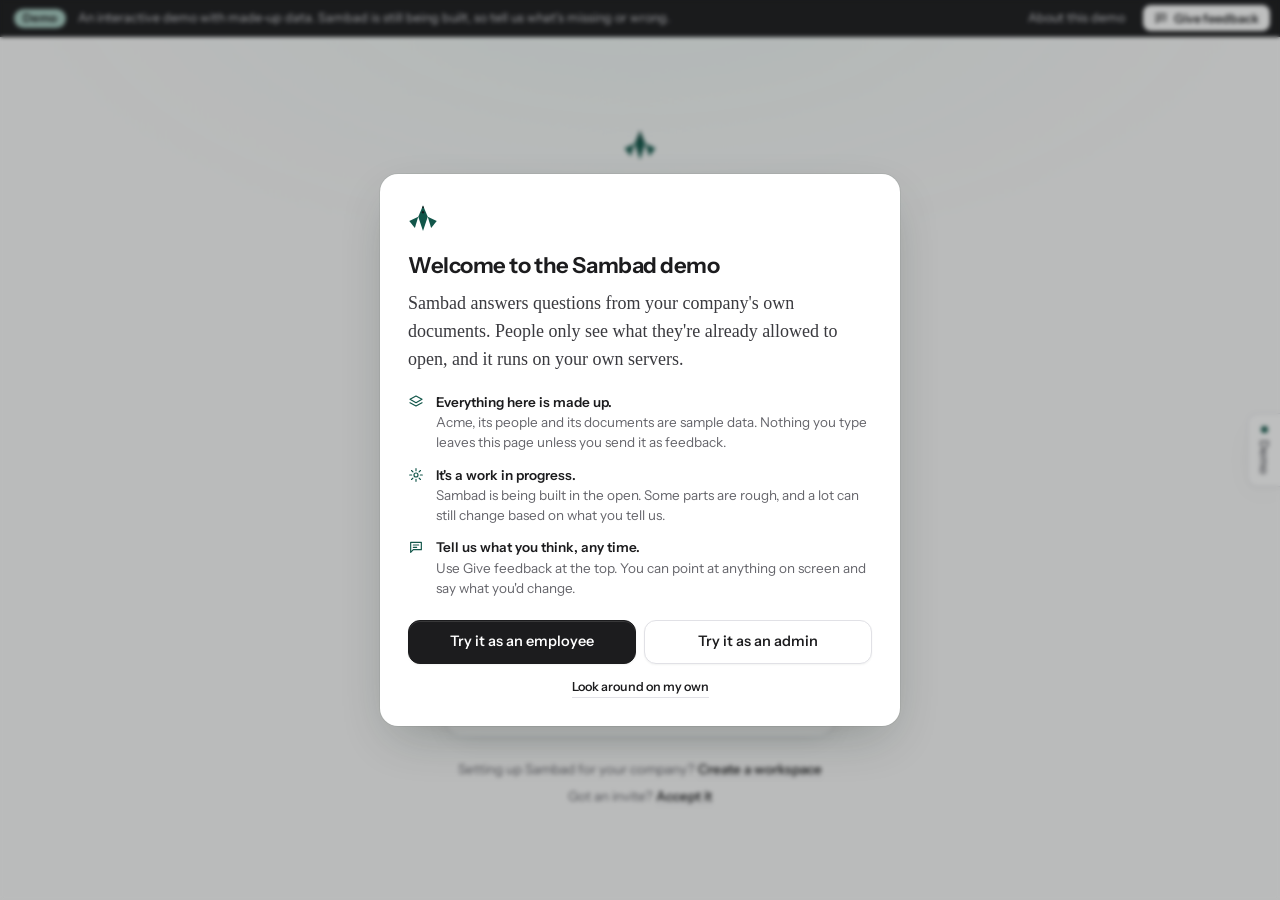
==== commit 8009911c: "Add demo framing, feedback tool, worker and settings Co-Authored-By: Claude Opus 5.5 <noreply@anthro" ====
--- a/docs/mock-wireframes/index.html
+++ b/docs/mock-wireframes/index.html
@@ -3,14 +3,16 @@
   Sambad clickable mock: entry page.
   Open this file directly in a browser (no server, no build). It loads the
   seeded demo data (data.js) and the behaviour (app.js), which renders every
-  screen into #app. A throwaway prototype for feeling out the product before
-  the real Vite + FastAPI build; nothing here is production code.
+  screen into #app, plus config.js, which says where visitor feedback goes.
+  A prototype for getting feedback on the product before the real Vite +
+  FastAPI build; nothing here is production code.
 -->
 <html lang="en">
 <head>
 <meta charset="utf-8">
 <meta name="viewport" content="width=device-width,initial-scale=1">
-<title>Sambad Mock</title>
+<title>Sambad Demo</title>
+<meta name="description" content="Interactive demo of Sambad, a self-hosted, permission-aware knowledge assistant. Made-up data, work in progress.">
 <link rel="icon" href="../imgs/sambad-mark.svg">
 <link rel="preconnect" href="https://fonts.googleapis.com">
 <link rel="preconnect" href="https://fonts.gstatic.com" crossorigin>
@@ -18,11 +20,15 @@
 <link rel="stylesheet" href="styles.css">
 </head>
 <body>
+<div class="demo-bar" id="demobar" role="note" aria-label="About this demo"></div>
 <div id="app"></div>
+<div id="fbp"></div>
 <div id="overlay"></div>
 <div class="toasts" id="toasts" aria-live="polite"></div>
 <div id="demo"></div>
+<div id="tsbox"><p>A quick check that you're a person, then your feedback is sent.</p><div id="tsslot"></div></div>
 <button class="demo-fab" data-act="demo" data-menu>Demo</button>
+<script src="config.js"></script>
 <script src="data.js"></script>
 <script src="app.js"></script>
 </body>
--- a/docs/mock-wireframes/styles.css
+++ b/docs/mock-wireframes/styles.css
@@ -4,7 +4,7 @@
  * the logo teal and four tints of it for data. Type: Instrument Sans for the
  * interface, Newsreader for answer prose so answers read like documents.
  * Sections: tokens, primitives, overlays, auth, employee app, admin app,
- * charts, motion, mobile.
+ * charts, demo frame and feedback, motion, mobile.
  */
 
 /* ── tokens ─────────────────────────────────────── */
@@ -27,7 +27,9 @@
   --hatch-warn:repeating-linear-gradient(135deg,var(--warn-bg) 0 4px,#f1e6c0 4px 8px);
 }
 *{box-sizing:border-box}
-html,body,#app{height:100%}
+html,body{height:100%}
+body{display:flex;flex-direction:column}
+#app{flex:1;min-height:0;overflow:auto}
 body{margin:0;font:14px/1.5 var(--sans);color:var(--ink);background:var(--paper);-webkit-font-smoothing:antialiased;font-feature-settings:"ss01"}
 a{color:inherit}
 button{font:inherit;color:inherit}
@@ -338,6 +340,7 @@
 /* a question and its answer */
 .turn{padding-bottom:30px;margin-bottom:30px;border-bottom:1px solid var(--soft)}
 .turn:last-child{border-bottom:0}
+.ask,.prose,.nc p,.gap q,.folded span,.toast span,.hc q{overflow-wrap:anywhere}
 .ask{font-size:23px;font-weight:600;letter-spacing:-.02em;line-height:1.3;margin:0 0 16px;animation:rise .35s var(--ease)}
 .status{display:flex;align-items:center;gap:9px;font-size:13px;color:var(--mid);height:30px}
 .status .ok{width:16px;height:16px;border-radius:50%;background:var(--b50);color:var(--brand);display:flex;align-items:center;justify-content:center}
@@ -402,7 +405,7 @@
 .tools .grow{flex:1}
 .fb{margin-top:12px;border-radius:14px;padding:14px;background:var(--fill);animation:rise .25s var(--ease)}
 .fb b{display:block;font-size:13.5px;margin-bottom:8px}
-.fb .chipset{display:flex;gap:6px;flex-wrap:wrap}
+.chipset{display:flex;gap:6px;flex-wrap:wrap}
 .chip{display:inline-flex;align-items:center;gap:7px;height:32px;border:1px solid var(--line);border-radius:999px;padding:0 13px;font-size:13px;color:var(--ink2);
       background:var(--white);cursor:pointer;transition:background .15s,border-color .15s,color .15s,transform .15s var(--ease)}
 .chip:hover{border-color:#cfcfd6;transform:translateY(-1px)}
@@ -695,6 +698,93 @@
 .scatter circle:hover{r:8}
 .scatter .lab{font-size:11.5px;fill:var(--ink2);pointer-events:none}
 
+/* ── demo frame and feedback ───────────────────── */
+.demo-bar{flex:0 0 auto;display:flex;align-items:center;gap:12px;min-height:36px;padding:5px 10px 5px 14px;background:var(--ink);color:#d9d9de;font-size:12.5px;z-index:120}
+.demo-bar .pill{flex:0 0 auto;font-weight:650;color:var(--ink);background:var(--b200);border-radius:999px;padding:1px 9px;font-size:11.5px}
+.demo-bar .grow{overflow:hidden;text-overflow:ellipsis;white-space:nowrap}
+.demo-bar .lnk{border:0;background:none;color:#d9d9de;font:inherit;cursor:pointer;padding:4px 6px;border-radius:6px;white-space:nowrap}
+.demo-bar .lnk:hover{color:#fff;background:rgba(255,255,255,.08)}
+.demo-bar .fbb{display:inline-flex;align-items:center;gap:6px;border:0;background:#fff;color:var(--ink);font:600 12.5px var(--sans);height:26px;padding:0 11px;border-radius:8px;cursor:pointer;white-space:nowrap;transition:transform .12s var(--ease)}
+.demo-bar .fbb:hover{background:var(--b50)}
+.demo-bar .fbb:active{transform:scale(.96)}
+.demo-bar .fbb .svg{width:14px;height:14px}
+.show-m{display:none}
+.demo-note{display:flex;gap:11px;border-radius:12px;padding:13px 15px;font-size:13.5px;color:var(--mid);background:var(--fill);box-shadow:inset 0 0 0 1px var(--line);margin-top:14px;animation:rise .3s var(--ease)}
+.demo-note>.svg{color:var(--ink2);margin-top:2px}
+.demo-note b{display:block;color:var(--ink);font-weight:600}
+.demo-note .acts{margin-top:10px}
+
+.fbp{position:fixed;top:48px;right:12px;bottom:12px;width:390px;max-width:calc(100% - 24px);z-index:145;background:var(--white);border-radius:18px;box-shadow:var(--sh3);
+     display:flex;flex-direction:column;animation:fbin .32s var(--ease);max-height:760px}
+.fbp-h{display:flex;align-items:center;justify-content:space-between;padding:12px 12px 8px 18px}
+.fbp-h b{font-size:15px;font-weight:650}
+.fbp-b{flex:1;overflow-y:auto;padding:4px 18px 16px;overscroll-behavior:contain}
+.fbp-f{display:flex;align-items:center;gap:12px;padding:12px 18px;border-top:1px solid var(--soft)}
+.fbp-f span{flex:1;line-height:1.35}
+.fbp-t{margin:0 0 4px;font:400 22px/1.3 var(--serif)}
+.fbp .about{display:flex;align-items:center;gap:8px;background:var(--fill);border-radius:12px;padding:8px 8px 8px 12px;font-size:13px;color:var(--mid);margin-bottom:16px}
+.fbp .about b{color:var(--ink);font-weight:580;overflow-wrap:anywhere}
+.fbp .about>.svg{color:var(--brand)}
+.rate{display:grid;grid-template-columns:repeat(5,1fr);gap:6px}
+.rate button{height:40px;border:1px solid var(--line);border-radius:10px;background:var(--white);font-weight:600;cursor:pointer;transition:.15s;font-variant-numeric:tabular-nums}
+.rate button:hover{border-color:var(--brand);transform:translateY(-1px)}
+.rate button.on{background:var(--brand);border-color:var(--brand);color:#fff}
+.rate-l{display:flex;justify-content:space-between;font-size:12px;color:var(--faint);margin-top:5px}
+.fbp textarea{margin-top:14px;height:auto;min-height:96px;padding:10px 12px;resize:vertical;line-height:1.5}
+.fbp-count{text-align:right;margin-top:4px}
+.hp{position:absolute!important;left:-9999px;width:1px;height:1px;opacity:0}
+.more{display:flex;align-items:center;gap:6px;border:0;background:none;padding:6px 0;margin:4px 0 8px;font-size:13px;font-weight:550;color:var(--mid);cursor:pointer}
+.more .svg{transition:transform .2s var(--ease)}
+.more.open .svg{transform:rotate(180deg)}
+.col-acts{display:flex;flex-direction:column;gap:8px;max-width:260px;margin:0 auto}
+.fbp .chip{height:30px;font-size:12.5px;padding:0 11px}
+body.pointing,body.pointing *{cursor:crosshair!important}
+#pointBox{position:fixed;z-index:190;pointer-events:none;border-radius:10px;box-shadow:0 0 0 2px var(--brand),0 0 0 6px rgba(18,86,74,.14);opacity:0;transition:all .12s var(--ease)}
+#pointBox.on{opacity:1}
+#pointHint{position:fixed;z-index:195;top:46px;left:50%;transform:translateX(-50%);display:flex;align-items:center;gap:10px;background:var(--ink);color:#fff;border-radius:12px;padding:8px 8px 8px 14px;font-size:13.5px;box-shadow:var(--sh3);animation:toastin .3s var(--spring);white-space:nowrap}
+#pointHint .svg{color:var(--b200)}
+#pointHint button{border:0;background:rgba(255,255,255,.14);color:#fff;border-radius:7px;padding:4px 10px;font-size:12.5px;cursor:pointer!important}
+#tsbox{position:fixed;left:12px;bottom:12px;z-index:196;background:var(--white);border-radius:14px;box-shadow:var(--sh3);padding:12px;display:none}
+#tsbox.on{display:block}
+#tsbox p{margin:0 0 8px;font-size:12.5px;color:var(--mid);max-width:300px}
+
+.intro{max-width:520px;padding:28px}
+.intro .mark{width:30px;height:33px;margin-bottom:14px}
+.intro h2{margin:0 0 8px;font-size:22px;font-weight:650;letter-spacing:-.02em}
+.intro .lede{font:400 18px/1.55 var(--serif);color:var(--ink2);margin:0 0 18px}
+.intro .pts{list-style:none;margin:0 0 22px;padding:0;display:grid;gap:12px}
+.intro .pts li{display:flex;gap:12px;font-size:13.5px;color:var(--mid)}
+.intro .pts .svg{color:var(--brand);margin-top:2px}
+.intro .pts b{display:block;color:var(--ink);font-weight:600}
+.intro-acts{display:grid;grid-template-columns:1fr 1fr;gap:8px;margin-bottom:14px}
+.intro>.link{display:block;margin:0 auto}
+.inbox{max-width:640px}
+.inbox .ilist{max-height:52vh;overflow-y:auto;margin:16px -6px 0;padding:0 6px}
+.ient{border-top:1px solid var(--soft);padding:12px 0}
+.ient .row{gap:8px}
+.imsg{margin:6px 0!important;color:var(--ink)!important;white-space:pre-wrap;overflow-wrap:anywhere}
+
+/* workspace settings */
+.setrow{display:flex;align-items:center;gap:16px;padding:13px 0;border-bottom:1px solid var(--soft)}
+.setrow:last-child{border-bottom:0}
+.setrow b{display:flex;align-items:center;gap:8px;font-weight:580;font-size:14px}
+.setrow small{display:block;color:var(--faint);font-size:12.5px;margin-top:2px;max-width:62ch}
+.setrow .conn small{margin-top:0}
+.setrow.wrap{flex-wrap:wrap}
+.chip-x{display:inline-flex;border:0;background:rgba(255,255,255,.16);color:#fff;border-radius:50%;width:18px;height:18px;align-items:center;justify-content:center;padding:0;margin-right:-6px;cursor:pointer}
+.chip-x .svg{width:11px;height:11px;color:#fff}
+.chip-x:hover{background:rgba(255,255,255,.3)}
+.roles{display:grid;grid-template-columns:1fr 1fr;gap:10px 18px;margin-top:18px;padding-top:16px;border-top:1px solid var(--soft);font-size:12.5px;color:var(--mid)}
+.roles b{display:block;color:var(--ink);font-weight:580;font-size:13px}
+code.key{display:block;font:500 13px var(--mono);color:var(--ink);background:var(--white);border-radius:8px;padding:8px 10px;margin:8px 0 2px;overflow-wrap:anywhere;box-shadow:inset 0 0 0 1px var(--good-line)}
+.plans{display:grid;grid-template-columns:repeat(3,1fr);gap:12px}
+.plan{border-radius:16px;padding:18px;background:var(--fill)}
+.plan.mid{background:var(--white);box-shadow:0 0 0 1px var(--b200),var(--sh2)}
+.plan b{font-size:15px}
+.plan .price{font:400 22px/1.3 var(--serif);margin:6px 0 8px}
+.plan p{margin:0;font-size:13px;color:var(--mid)}
+@keyframes fbin{from{opacity:0;transform:translateX(24px)}}
+
 /* ── motion ────────────────────────────────────── */
 @keyframes spin{to{transform:rotate(360deg)}}
 @keyframes rise{from{opacity:0;transform:translateY(8px)}to{opacity:1;transform:none}}
@@ -750,5 +840,15 @@
   .hide-m{display:none}
   .rules{grid-template-columns:1fr}
   .demo-fab{top:auto;bottom:150px;transform:none;padding:10px 6px}
+  .show-m{display:inline}
+  .demo-bar{gap:8px;padding-left:10px}
+  .fbp{top:auto;left:8px;right:8px;bottom:8px;width:auto;max-width:none;max-height:calc(100% - 56px);border-radius:18px}
+  .fbp-f{flex-direction:column;align-items:stretch}
+  .fbp-f .btn{height:44px}
+  .rate button{height:44px}
+  #pointHint{top:auto;bottom:16px;white-space:normal;width:calc(100% - 32px)}
+  .intro{padding:22px}
+  .intro-acts,.plans,.roles{grid-template-columns:1fr}
+  .setrow.wrap>.grow{flex-basis:100%}
   .demo{top:auto;bottom:150px;transform:none;right:40px;width:calc(100% - 56px)}
 }
